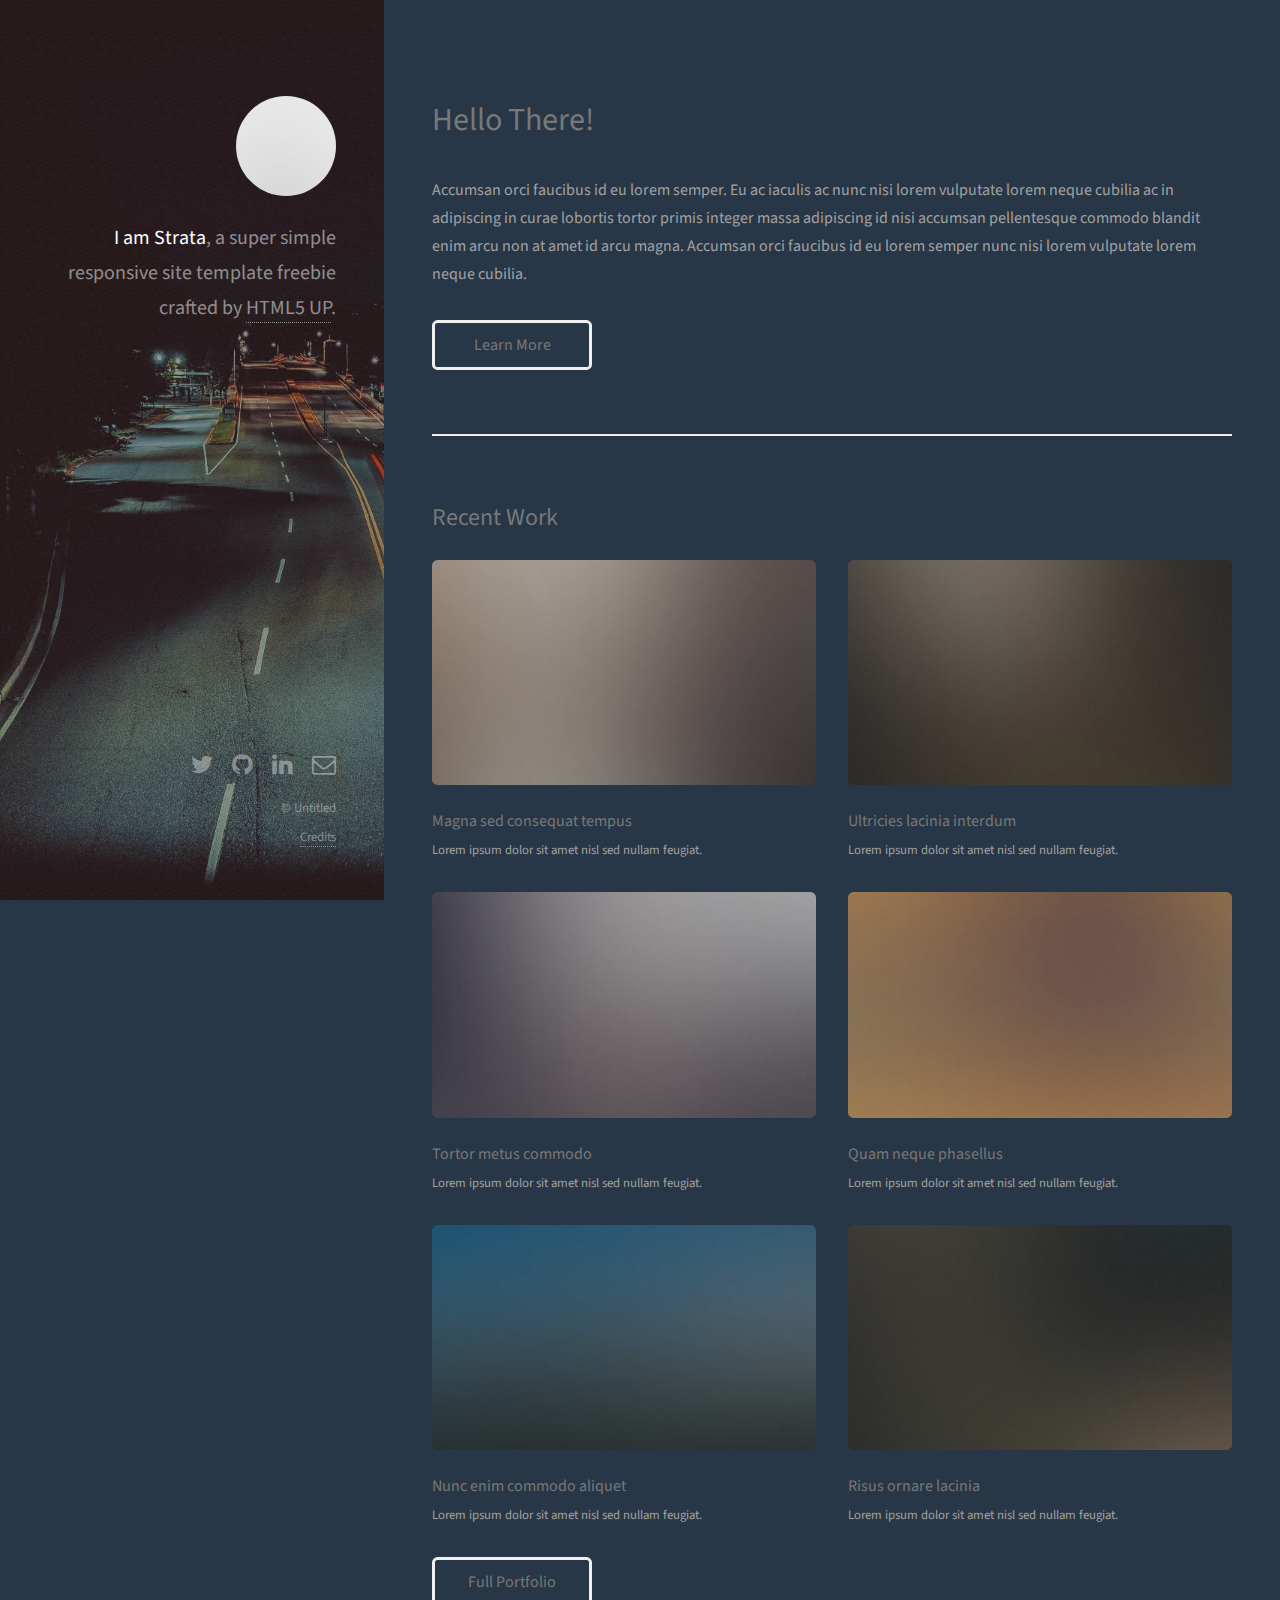
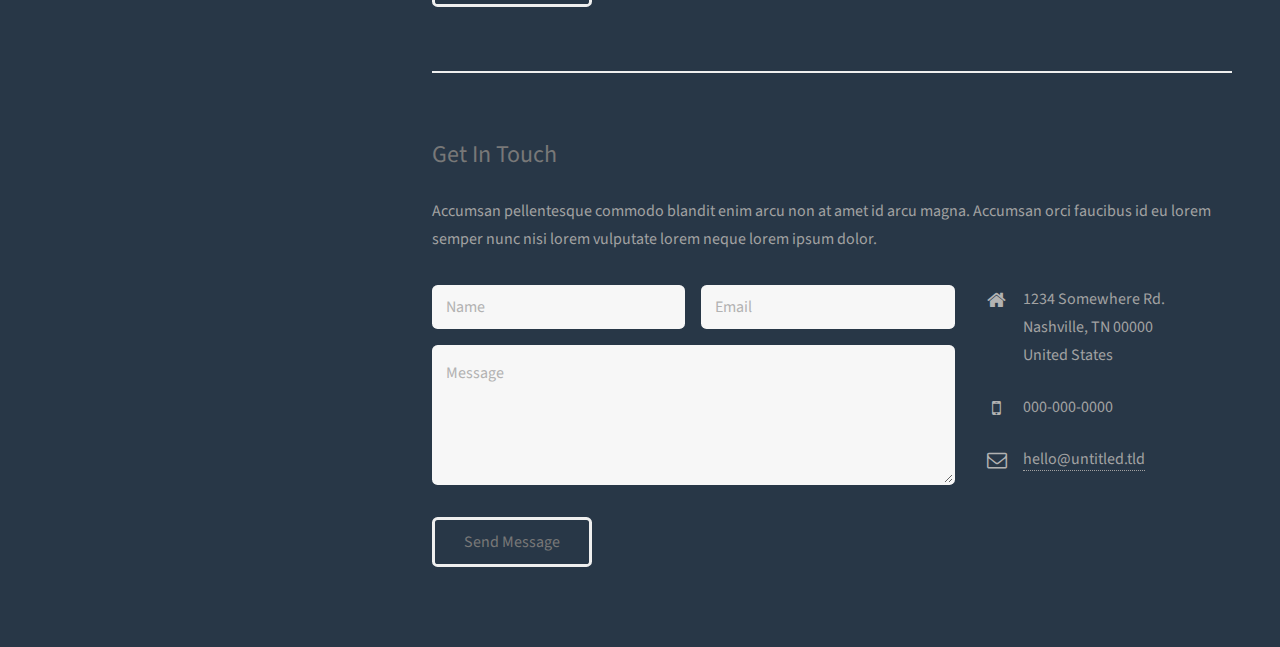
==== index.html @ c0240fd6 "added credits" ====
<!DOCTYPE HTML>
<!--
	Strata by HTML5 UP
	html5up.net | @ajlkn
	Free for personal and commercial use under the CCA 3.0 license (html5up.net/license)
-->
<html>
	<head>
		<title>Strata by HTML5 UP</title>
		<meta charset="utf-8" />
		<meta name="viewport" content="width=device-width, initial-scale=1" />
		<!--[if lte IE 8]><script src="assets/js/ie/html5shiv.js"></script><![endif]-->
		<link rel="stylesheet" href="assets/css/main.css" />
		<!--[if lte IE 8]><link rel="stylesheet" href="assets/css/ie8.css" /><![endif]-->
	</head>
	<body id="top">

		<!-- Header -->
			<header id="header">
				<div class="inner">
					<a href="#" class="image avatar"><img src="images/avatar.jpg" alt="" /></a>
					<h1><strong>I am Strata</strong>, a super simple<br />
					responsive site template freebie<br />
					crafted by <a href="http://html5up.net">HTML5 UP</a>.</h1>
				</div>
			</header>

		<!-- Main -->
			<div id="main">

				<!-- One -->
					<section id="one">
						<header class="major">
							<h2>Hello There!</h2>
						</header>
						<p>Accumsan orci faucibus id eu lorem semper. Eu ac iaculis ac nunc nisi lorem vulputate lorem neque cubilia ac in adipiscing in curae lobortis tortor primis integer massa adipiscing id nisi accumsan pellentesque commodo blandit enim arcu non at amet id arcu magna. Accumsan orci faucibus id eu lorem semper nunc nisi lorem vulputate lorem neque cubilia.</p>
						<ul class="actions">
							<li><a href="#" class="button">Learn More</a></li>
						</ul>
					</section>

				<!-- Two -->
					<section id="two">
						<h2>Recent Work</h2>
						<div class="row">
							<article class="6u 12u$(xsmall) work-item">
								<a href="images/fulls/01.jpg" class="image fit thumb"><img src="images/thumbs/01.jpg" alt="" /></a>
								<h3>Magna sed consequat tempus</h3>
								<p>Lorem ipsum dolor sit amet nisl sed nullam feugiat.</p>
							</article>
							<article class="6u$ 12u$(xsmall) work-item">
								<a href="images/fulls/02.jpg" class="image fit thumb"><img src="images/thumbs/02.jpg" alt="" /></a>
								<h3>Ultricies lacinia interdum</h3>
								<p>Lorem ipsum dolor sit amet nisl sed nullam feugiat.</p>
							</article>
							<article class="6u 12u$(xsmall) work-item">
								<a href="images/fulls/03.jpg" class="image fit thumb"><img src="images/thumbs/03.jpg" alt="" /></a>
								<h3>Tortor metus commodo</h3>
								<p>Lorem ipsum dolor sit amet nisl sed nullam feugiat.</p>
							</article>
							<article class="6u$ 12u$(xsmall) work-item">
								<a href="images/fulls/04.jpg" class="image fit thumb"><img src="images/thumbs/04.jpg" alt="" /></a>
								<h3>Quam neque phasellus</h3>
								<p>Lorem ipsum dolor sit amet nisl sed nullam feugiat.</p>
							</article>
							<article class="6u 12u$(xsmall) work-item">
								<a href="images/fulls/05.jpg" class="image fit thumb"><img src="images/thumbs/05.jpg" alt="" /></a>
								<h3>Nunc enim commodo aliquet</h3>
								<p>Lorem ipsum dolor sit amet nisl sed nullam feugiat.</p>
							</article>
							<article class="6u$ 12u$(xsmall) work-item">
								<a href="images/fulls/06.jpg" class="image fit thumb"><img src="images/thumbs/06.jpg" alt="" /></a>
								<h3>Risus ornare lacinia</h3>
								<p>Lorem ipsum dolor sit amet nisl sed nullam feugiat.</p>
							</article>
						</div>
						<ul class="actions">
							<li><a href="#" class="button">Full Portfolio</a></li>
						</ul>
					</section>

				<!-- Three -->
					<section id="three">
						<h2>Get In Touch</h2>
						<p>Accumsan pellentesque commodo blandit enim arcu non at amet id arcu magna. Accumsan orci faucibus id eu lorem semper nunc nisi lorem vulputate lorem neque lorem ipsum dolor.</p>
						<div class="row">
							<div class="8u 12u$(small)">
								<form method="post" action="#">
									<div class="row uniform 50%">
										<div class="6u 12u$(xsmall)"><input type="text" name="name" id="name" placeholder="Name" /></div>
										<div class="6u$ 12u$(xsmall)"><input type="email" name="email" id="email" placeholder="Email" /></div>
										<div class="12u$"><textarea name="message" id="message" placeholder="Message" rows="4"></textarea></div>
									</div>
								</form>
								<ul class="actions">
									<li><input type="submit" value="Send Message" /></li>
								</ul>
							</div>
							<div class="4u$ 12u$(small)">
								<ul class="labeled-icons">
									<li>
										<h3 class="icon fa-home"><span class="label">Address</span></h3>
										1234 Somewhere Rd.<br />
										Nashville, TN 00000<br />
										United States
									</li>
									<li>
										<h3 class="icon fa-mobile"><span class="label">Phone</span></h3>
										000-000-0000
									</li>
									<li>
										<h3 class="icon fa-envelope-o"><span class="label">Email</span></h3>
										<a href="#">hello@untitled.tld</a>
									</li>
								</ul>
							</div>
						</div>
					</section>

				<!-- Four -->
				<!--
					<section id="four">
						<h2>Elements</h2>

						<section>
							<h4>Text</h4>
							<p>This is <b>bold</b> and this is <strong>strong</strong>. This is <i>italic</i> and this is <em>emphasized</em>.
							This is <sup>superscript</sup> text and this is <sub>subscript</sub> text.
							This is <u>underlined</u> and this is code: <code>for (;;) { ... }</code>. Finally, <a href="#">this is a link</a>.</p>
							<hr />
							<header>
								<h4>Heading with a Subtitle</h4>
								<p>Lorem ipsum dolor sit amet nullam id egestas urna aliquam</p>
							</header>
							<p>Nunc lacinia ante nunc ac lobortis. Interdum adipiscing gravida odio porttitor sem non mi integer non faucibus ornare mi ut ante amet placerat aliquet. Volutpat eu sed ante lacinia sapien lorem accumsan varius montes viverra nibh in adipiscing blandit tempus accumsan.</p>
							<header>
								<h5>Heading with a Subtitle</h5>
								<p>Lorem ipsum dolor sit amet nullam id egestas urna aliquam</p>
							</header>
							<p>Nunc lacinia ante nunc ac lobortis. Interdum adipiscing gravida odio porttitor sem non mi integer non faucibus ornare mi ut ante amet placerat aliquet. Volutpat eu sed ante lacinia sapien lorem accumsan varius montes viverra nibh in adipiscing blandit tempus accumsan.</p>
							<hr />
							<h2>Heading Level 2</h2>
							<h3>Heading Level 3</h3>
							<h4>Heading Level 4</h4>
							<h5>Heading Level 5</h5>
							<h6>Heading Level 6</h6>
							<hr />
							<h5>Blockquote</h5>
							<blockquote>Fringilla nisl. Donec accumsan interdum nisi, quis tincidunt felis sagittis eget tempus euismod. Vestibulum ante ipsum primis in faucibus vestibulum. Blandit adipiscing eu felis iaculis volutpat ac adipiscing accumsan faucibus. Vestibulum ante ipsum primis in faucibus lorem ipsum dolor sit amet nullam adipiscing eu felis.</blockquote>
							<h5>Preformatted</h5>
							<pre><code>i = 0;

while (!deck.isInOrder()) {
print 'Iteration ' + i;
deck.shuffle();
i++;
}

print 'It took ' + i + ' iterations to sort the deck.';</code></pre>
						</section>

						<section>
							<h4>Lists</h4>
							<div class="row">
								<div class="6u 12u$(xsmall)">
									<h5>Unordered</h5>
									<ul>
										<li>Dolor pulvinar etiam magna etiam.</li>
										<li>Sagittis adipiscing lorem eleifend.</li>
										<li>Felis enim feugiat dolore viverra.</li>
									</ul>
									<h5>Alternate</h5>
									<ul class="alt">
										<li>Dolor pulvinar etiam magna etiam.</li>
										<li>Sagittis adipiscing lorem eleifend.</li>
										<li>Felis enim feugiat dolore viverra.</li>
									</ul>
								</div>
								<div class="6u$ 12u$(xsmall)">
									<h5>Ordered</h5>
									<ol>
										<li>Dolor pulvinar etiam magna etiam.</li>
										<li>Etiam vel felis at lorem sed viverra.</li>
										<li>Felis enim feugiat dolore viverra.</li>
										<li>Dolor pulvinar etiam magna etiam.</li>
										<li>Etiam vel felis at lorem sed viverra.</li>
										<li>Felis enim feugiat dolore viverra.</li>
									</ol>
									<h5>Icons</h5>
									<ul class="icons">
										<li><a href="#" class="icon fa-twitter"><span class="label">Twitter</span></a></li>
										<li><a href="#" class="icon fa-facebook"><span class="label">Facebook</span></a></li>
										<li><a href="#" class="icon fa-instagram"><span class="label">Instagram</span></a></li>
										<li><a href="#" class="icon fa-github"><span class="label">Github</span></a></li>
										<li><a href="#" class="icon fa-dribbble"><span class="label">Dribbble</span></a></li>
										<li><a href="#" class="icon fa-tumblr"><span class="label">Tumblr</span></a></li>
									</ul>
								</div>
							</div>
							<h5>Actions</h5>
							<ul class="actions">
								<li><a href="#" class="button special">Default</a></li>
								<li><a href="#" class="button">Default</a></li>
							</ul>
							<ul class="actions small">
								<li><a href="#" class="button special small">Small</a></li>
								<li><a href="#" class="button small">Small</a></li>
							</ul>
							<div class="row">
								<div class="6u 12u$(small)">
									<ul class="actions vertical">
										<li><a href="#" class="button special">Default</a></li>
										<li><a href="#" class="button">Default</a></li>
									</ul>
								</div>
								<div class="6u$ 12u$(small)">
									<ul class="actions vertical small">
										<li><a href="#" class="button special small">Small</a></li>
										<li><a href="#" class="button small">Small</a></li>
									</ul>
								</div>
								<div class="6u 12u$(small)">
									<ul class="actions vertical">
										<li><a href="#" class="button special fit">Default</a></li>
										<li><a href="#" class="button fit">Default</a></li>
									</ul>
								</div>
								<div class="6u$ 12u$(small)">
									<ul class="actions vertical small">
										<li><a href="#" class="button special small fit">Small</a></li>
										<li><a href="#" class="button small fit">Small</a></li>
									</ul>
								</div>
							</div>
						</section>

						<section>
							<h4>Table</h4>
							<h5>Default</h5>
							<div class="table-wrapper">
								<table>
									<thead>
										<tr>
											<th>Name</th>
											<th>Description</th>
											<th>Price</th>
										</tr>
									</thead>
									<tbody>
										<tr>
											<td>Item One</td>
											<td>Ante turpis integer aliquet porttitor.</td>
											<td>29.99</td>
										</tr>
										<tr>
											<td>Item Two</td>
											<td>Vis ac commodo adipiscing arcu aliquet.</td>
											<td>19.99</td>
										</tr>
										<tr>
											<td>Item Three</td>
											<td> Morbi faucibus arcu accumsan lorem.</td>
											<td>29.99</td>
										</tr>
										<tr>
											<td>Item Four</td>
											<td>Vitae integer tempus condimentum.</td>
											<td>19.99</td>
										</tr>
										<tr>
											<td>Item Five</td>
											<td>Ante turpis integer aliquet porttitor.</td>
											<td>29.99</td>
										</tr>
									</tbody>
									<tfoot>
										<tr>
											<td colspan="2"></td>
											<td>100.00</td>
										</tr>
									</tfoot>
								</table>
							</div>

							<h5>Alternate</h5>
							<div class="table-wrapper">
								<table class="alt">
									<thead>
										<tr>
											<th>Name</th>
											<th>Description</th>
											<th>Price</th>
										</tr>
									</thead>
									<tbody>
										<tr>
											<td>Item One</td>
											<td>Ante turpis integer aliquet porttitor.</td>
											<td>29.99</td>
										</tr>
										<tr>
											<td>Item Two</td>
											<td>Vis ac commodo adipiscing arcu aliquet.</td>
											<td>19.99</td>
										</tr>
										<tr>
											<td>Item Three</td>
											<td> Morbi faucibus arcu accumsan lorem.</td>
											<td>29.99</td>
										</tr>
										<tr>
											<td>Item Four</td>
											<td>Vitae integer tempus condimentum.</td>
											<td>19.99</td>
										</tr>
										<tr>
											<td>Item Five</td>
											<td>Ante turpis integer aliquet porttitor.</td>
											<td>29.99</td>
										</tr>
									</tbody>
									<tfoot>
										<tr>
											<td colspan="2"></td>
											<td>100.00</td>
										</tr>
									</tfoot>
								</table>
							</div>
						</section>

						<section>
							<h4>Buttons</h4>
							<ul class="actions">
								<li><a href="#" class="button special">Special</a></li>
								<li><a href="#" class="button">Default</a></li>
							</ul>
							<ul class="actions">
								<li><a href="#" class="button big">Big</a></li>
								<li><a href="#" class="button">Default</a></li>
								<li><a href="#" class="button small">Small</a></li>
							</ul>
							<ul class="actions fit">
								<li><a href="#" class="button special fit">Fit</a></li>
								<li><a href="#" class="button fit">Fit</a></li>
							</ul>
							<ul class="actions fit small">
								<li><a href="#" class="button special fit small">Fit + Small</a></li>
								<li><a href="#" class="button fit small">Fit + Small</a></li>
							</ul>
							<ul class="actions">
								<li><a href="#" class="button special icon fa-download">Icon</a></li>
								<li><a href="#" class="button icon fa-download">Icon</a></li>
							</ul>
							<ul class="actions">
								<li><span class="button special disabled">Special</span></li>
								<li><span class="button disabled">Default</span></li>
							</ul>
						</section>

						<section>
							<h4>Form</h4>
							<form method="post" action="#">
								<div class="row uniform 50%">
									<div class="6u 12u$(xsmall)">
										<input type="text" name="demo-name" id="demo-name" value="" placeholder="Name" />
									</div>
									<div class="6u$ 12u$(xsmall)">
										<input type="email" name="demo-email" id="demo-email" value="" placeholder="Email" />
									</div>
									<div class="12u$">
										<div class="select-wrapper">
											<select name="demo-category" id="demo-category">
												<option value="">- Category -</option>
												<option value="1">Manufacturing</option>
												<option value="1">Shipping</option>
												<option value="1">Administration</option>
												<option value="1">Human Resources</option>
											</select>
										</div>
									</div>
									<div class="4u 12u$(small)">
										<input type="radio" id="demo-priority-low" name="demo-priority" checked>
										<label for="demo-priority-low">Low Priority</label>
									</div>
									<div class="4u 12u$(small)">
										<input type="radio" id="demo-priority-normal" name="demo-priority">
										<label for="demo-priority-normal">Normal Priority</label>
									</div>
									<div class="4u$ 12u(small)">
										<input type="radio" id="demo-priority-high" name="demo-priority">
										<label for="demo-priority-high">High Priority</label>
									</div>
									<div class="6u 12u$(small)">
										<input type="checkbox" id="demo-copy" name="demo-copy">
										<label for="demo-copy">Email me a copy of this message</label>
									</div>
									<div class="6u$ 12u$(small)">
										<input type="checkbox" id="demo-human" name="demo-human" checked>
										<label for="demo-human">I am a human and not a robot</label>
									</div>
									<div class="12u$">
										<textarea name="demo-message" id="demo-message" placeholder="Enter your message" rows="6"></textarea>
									</div>
									<div class="12u$">
										<ul class="actions">
											<li><input type="submit" value="Send Message" class="special" /></li>
											<li><input type="reset" value="Reset" /></li>
										</ul>
									</div>
								</div>
							</form>
						</section>

						<section>
							<h4>Image</h4>
							<h5>Fit</h5>
							<div class="box alt">
								<div class="row 50% uniform">
									<div class="12u$"><span class="image fit"><img src="images/fulls/05.jpg" alt="" /></span></div>
									<div class="4u"><span class="image fit"><img src="images/thumbs/01.jpg" alt="" /></span></div>
									<div class="4u"><span class="image fit"><img src="images/thumbs/02.jpg" alt="" /></span></div>
									<div class="4u$"><span class="image fit"><img src="images/thumbs/03.jpg" alt="" /></span></div>
									<div class="4u"><span class="image fit"><img src="images/thumbs/04.jpg" alt="" /></span></div>
									<div class="4u"><span class="image fit"><img src="images/thumbs/05.jpg" alt="" /></span></div>
									<div class="4u$"><span class="image fit"><img src="images/thumbs/06.jpg" alt="" /></span></div>
									<div class="4u"><span class="image fit"><img src="images/thumbs/03.jpg" alt="" /></span></div>
									<div class="4u"><span class="image fit"><img src="images/thumbs/02.jpg" alt="" /></span></div>
									<div class="4u$"><span class="image fit"><img src="images/thumbs/01.jpg" alt="" /></span></div>
								</div>
							</div>
							<h5>Left &amp; Right</h5>
							<p><span class="image left"><img src="images/avatar.jpg" alt="" /></span>Fringilla nisl. Donec accumsan interdum nisi, quis tincidunt felis sagittis eget. tempus euismod. Vestibulum ante ipsum primis in faucibus vestibulum. Blandit adipiscing eu felis iaculis volutpat ac adipiscing accumsan eu faucibus. Integer ac pellentesque praesent tincidunt felis sagittis eget. tempus euismod. Vestibulum ante ipsum primis in faucibus vestibulum. Blandit adipiscing eu felis iaculis volutpat ac adipiscing accumsan eu faucibus. Integer ac pellentesque praesent. Donec accumsan interdum nisi, quis tincidunt felis sagittis eget. tempus euismod. Vestibulum ante ipsum primis in faucibus vestibulum. Blandit adipiscing eu felis iaculis volutpat ac adipiscing accumsan eu faucibus. Integer ac pellentesque praesent tincidunt felis sagittis eget. tempus euismod. Vestibulum ante ipsum primis in faucibus vestibulum. Blandit adipiscing eu felis iaculis volutpat ac adipiscing accumsan eu faucibus. Integer ac pellentesque praesent.</p>
							<p><span class="image right"><img src="images/avatar.jpg" alt="" /></span>Fringilla nisl. Donec accumsan interdum nisi, quis tincidunt felis sagittis eget. tempus euismod. Vestibulum ante ipsum primis in faucibus vestibulum. Blandit adipiscing eu felis iaculis volutpat ac adipiscing accumsan eu faucibus. Integer ac pellentesque praesent tincidunt felis sagittis eget. tempus euismod. Vestibulum ante ipsum primis in faucibus vestibulum. Blandit adipiscing eu felis iaculis volutpat ac adipiscing accumsan eu faucibus. Integer ac pellentesque praesent. Donec accumsan interdum nisi, quis tincidunt felis sagittis eget. tempus euismod. Vestibulum ante ipsum primis in faucibus vestibulum. Blandit adipiscing eu felis iaculis volutpat ac adipiscing accumsan eu faucibus. Integer ac pellentesque praesent tincidunt felis sagittis eget. tempus euismod. Vestibulum ante ipsum primis in faucibus vestibulum. Blandit adipiscing eu felis iaculis volutpat ac adipiscing accumsan eu faucibus. Integer ac pellentesque praesent.</p>
						</section>

					</section>
				-->

			</div>

		<!-- Footer -->
			<footer id="footer">
				<div class="inner">
					<ul class="icons">
						<li><a href="#" class="icon fa-twitter"><span class="label">Twitter</span></a></li>
						<li><a href="#" class="icon fa-github"><span class="label">Github</span></a></li>
						<li><a href="#" class="icon fa-linkedin"><span class="label">Linkedin</span></a></li>
						<li><a href="#" class="icon fa-envelope-o"><span class="label">Email</span></a></li>
					</ul>
					<ul class="copyright">
						<li>&copy; Untitled</li><li><a href="Credit.html">Credits</a></li>		
					</ul>
				</div>
			</footer>

		<!-- Scripts -->
			<script src="assets/js/jquery.min.js"></script>
			<script src="assets/js/jquery.poptrox.min.js"></script>
			<script src="assets/js/skel.min.js"></script>
			<script src="assets/js/util.js"></script>
			<!--[if lte IE 8]><script src="assets/js/ie/respond.min.js"></script><![endif]-->
			<script src="assets/js/main.js"></script>

	</body>
</html>
---- assets/css/main.css ----
@import url("font-awesome.min.css");
@import url("https://fonts.googleapis.com/css?family=Source+Sans+Pro:400,400italic");

/*
	Strata by HTML5 UP
	html5up.net | @ajlkn
	Free for personal and commercial use under the CCA 3.0 license (html5up.net/license)
*/

/* Reset */

	html, body, div, span, applet, object, iframe, h1, h2, h3, h4, h5, h6, p, blockquote, pre, a, abbr, acronym, address, big, cite, code, del, dfn, em, img, ins, kbd, q, s, samp, small, strike, strong, sub, sup, tt, var, b, u, i, center, dl, dt, dd, ol, ul, li, fieldset, form, label, legend, table, caption, tbody, tfoot, thead, tr, th, td, article, aside, canvas, details, embed, figure, figcaption, footer, header, hgroup, menu, nav, output, ruby, section, summary, time, mark, audio, video {
		margin: 0;
		padding: 0;
		border: 0;
		font-size: 100%;
		font: inherit;
		vertical-align: baseline;
	}

	article, aside, details, figcaption, figure, footer, header, hgroup, menu, nav, section {
		display: block;
	}

	body {
		line-height: 1;
	}

	ol, ul {
		list-style: none;
	}

	blockquote, q {
		quotes: none;
	}

	blockquote:before, blockquote:after, q:before, q:after {
		content: '';
		content: none;
	}

	table {
		border-collapse: collapse;
		border-spacing: 0;
	}

	body {
		-webkit-text-size-adjust: none;
	}

/* Box Model */

	*, *:before, *:after {
		-moz-box-sizing: border-box;
		-webkit-box-sizing: border-box;
		box-sizing: border-box;
	}

/* Containers */

	.container {
		margin-left: auto;
		margin-right: auto;
	}

	.container.\31 25\25 {
		width: 100%;
		max-width: 1200px;
		min-width: 960px;
	}

	.container.\37 5\25 {
		width: 720px;
	}

	.container.\35 0\25 {
		width: 480px;
	}

	.container.\32 5\25 {
		width: 240px;
	}

	.container {
		width: 960px;
	}

	@media screen and (max-width: 1800px) {

		.container.\31 25\25 {
			width: 100%;
			max-width: 1200px;
			min-width: 960px;
		}

		.container.\37 5\25 {
			width: 720px;
		}

		.container.\35 0\25 {
			width: 480px;
		}

		.container.\32 5\25 {
			width: 240px;
		}

		.container {
			width: 960px;
		}

	}

	@media screen and (max-width: 1280px) {

		.container.\31 25\25 {
			width: 100%;
			max-width: 1200px;
			min-width: 960px;
		}

		.container.\37 5\25 {
			width: 720px;
		}

		.container.\35 0\25 {
			width: 480px;
		}

		.container.\32 5\25 {
			width: 240px;
		}

		.container {
			width: 960px;
		}

	}

	@media screen and (max-width: 980px) {

		.container.\31 25\25 {
			width: 100%;
			max-width: 1200px;
			min-width: 960px;
		}

		.container.\37 5\25 {
			width: 720px;
		}

		.container.\35 0\25 {
			width: 480px;
		}

		.container.\32 5\25 {
			width: 240px;
		}

		.container {
			width: 960px;
		}

	}

	@media screen and (max-width: 736px) {

		.container.\31 25\25 {
			width: 100%;
			max-width: 1200px;
			min-width: 960px;
		}

		.container.\37 5\25 {
			width: 720px;
		}

		.container.\35 0\25 {
			width: 480px;
		}

		.container.\32 5\25 {
			width: 240px;
		}

		.container {
			width: 960px;
		}

	}

	@media screen and (max-width: 480px) {

		.container.\31 25\25 {
			width: 100%;
			max-width: 1200px;
			min-width: 960px;
		}

		.container.\37 5\25 {
			width: 720px;
		}

		.container.\35 0\25 {
			width: 480px;
		}

		.container.\32 5\25 {
			width: 240px;
		}

		.container {
			width: 960px;
		}

	}

/* Grid */

	.row {
		border-bottom: solid 1px transparent;
		-moz-box-sizing: border-box;
		-webkit-box-sizing: border-box;
		box-sizing: border-box;
	}

	.row > * {
		float: left;
		-moz-box-sizing: border-box;
		-webkit-box-sizing: border-box;
		box-sizing: border-box;
	}

	.row:after, .row:before {
		content: '';
		display: block;
		clear: both;
		height: 0;
	}

	.row.uniform > * > :first-child {
		margin-top: 0;
	}

	.row.uniform > * > :last-child {
		margin-bottom: 0;
	}

	.row.\30 \25 > * {
		padding: 0 0 0 0em;
	}

	.row.\30 \25 {
		margin: 0 0 -1px 0em;
	}

	.row.uniform.\30 \25 > * {
		padding: 0em 0 0 0em;
	}

	.row.uniform.\30 \25 {
		margin: 0em 0 -1px 0em;
	}

	.row > * {
		padding: 0 0 0 2.5em;
	}

	.row {
		margin: 0 0 -1px -2.5em;
	}

	.row.uniform > * {
		padding: 2.5em 0 0 2.5em;
	}

	.row.uniform {
		margin: -2.5em 0 -1px -2.5em;
	}

	.row.\32 00\25 > * {
		padding: 0 0 0 5em;
	}

	.row.\32 00\25 {
		margin: 0 0 -1px -5em;
	}

	.row.uniform.\32 00\25 > * {
		padding: 5em 0 0 5em;
	}

	.row.uniform.\32 00\25 {
		margin: -5em 0 -1px -5em;
	}

	.row.\31 50\25 > * {
		padding: 0 0 0 3.75em;
	}

	.row.\31 50\25 {
		margin: 0 0 -1px -3.75em;
	}

	.row.uniform.\31 50\25 > * {
		padding: 3.75em 0 0 3.75em;
	}

	.row.uniform.\31 50\25 {
		margin: -3.75em 0 -1px -3.75em;
	}

	.row.\35 0\25 > * {
		padding: 0 0 0 1.25em;
	}

	.row.\35 0\25 {
		margin: 0 0 -1px -1.25em;
	}

	.row.uniform.\35 0\25 > * {
		padding: 1.25em 0 0 1.25em;
	}

	.row.uniform.\35 0\25 {
		margin: -1.25em 0 -1px -1.25em;
	}

	.row.\32 5\25 > * {
		padding: 0 0 0 0.625em;
	}

	.row.\32 5\25 {
		margin: 0 0 -1px -0.625em;
	}

	.row.uniform.\32 5\25 > * {
		padding: 0.625em 0 0 0.625em;
	}

	.row.uniform.\32 5\25 {
		margin: -0.625em 0 -1px -0.625em;
	}

	.\31 2u, .\31 2u\24 {
		width: 100%;
		clear: none;
		margin-left: 0;
	}

	.\31 1u, .\31 1u\24 {
		width: 91.6666666667%;
		clear: none;
		margin-left: 0;
	}

	.\31 0u, .\31 0u\24 {
		width: 83.3333333333%;
		clear: none;
		margin-left: 0;
	}

	.\39 u, .\39 u\24 {
		width: 75%;
		clear: none;
		margin-left: 0;
	}

	.\38 u, .\38 u\24 {
		width: 66.6666666667%;
		clear: none;
		margin-left: 0;
	}

	.\37 u, .\37 u\24 {
		width: 58.3333333333%;
		clear: none;
		margin-left: 0;
	}

	.\36 u, .\36 u\24 {
		width: 50%;
		clear: none;
		margin-left: 0;
	}

	.\35 u, .\35 u\24 {
		width: 41.6666666667%;
		clear: none;
		margin-left: 0;
	}

	.\34 u, .\34 u\24 {
		width: 33.3333333333%;
		clear: none;
		margin-left: 0;
	}

	.\33 u, .\33 u\24 {
		width: 25%;
		clear: none;
		margin-left: 0;
	}

	.\32 u, .\32 u\24 {
		width: 16.6666666667%;
		clear: none;
		margin-left: 0;
	}

	.\31 u, .\31 u\24 {
		width: 8.3333333333%;
		clear: none;
		margin-left: 0;
	}

	.\31 2u\24 + *,
	.\31 1u\24 + *,
	.\31 0u\24 + *,
	.\39 u\24 + *,
	.\38 u\24 + *,
	.\37 u\24 + *,
	.\36 u\24 + *,
	.\35 u\24 + *,
	.\34 u\24 + *,
	.\33 u\24 + *,
	.\32 u\24 + *,
	.\31 u\24 + * {
		clear: left;
	}

	.\-11u {
		margin-left: 91.66667%;
	}

	.\-10u {
		margin-left: 83.33333%;
	}

	.\-9u {
		margin-left: 75%;
	}

	.\-8u {
		margin-left: 66.66667%;
	}

	.\-7u {
		margin-left: 58.33333%;
	}

	.\-6u {
		margin-left: 50%;
	}

	.\-5u {
		margin-left: 41.66667%;
	}

	.\-4u {
		margin-left: 33.33333%;
	}

	.\-3u {
		margin-left: 25%;
	}

	.\-2u {
		margin-left: 16.66667%;
	}

	.\-1u {
		margin-left: 8.33333%;
	}

	@media screen and (max-width: 1800px) {

		.row > * {
			padding: 0 0 0 2.5em;
		}

		.row {
			margin: 0 0 -1px -2.5em;
		}

		.row.uniform > * {
			padding: 2.5em 0 0 2.5em;
		}

		.row.uniform {
			margin: -2.5em 0 -1px -2.5em;
		}

		.row.\32 00\25 > * {
			padding: 0 0 0 5em;
		}

		.row.\32 00\25 {
			margin: 0 0 -1px -5em;
		}

		.row.uniform.\32 00\25 > * {
			padding: 5em 0 0 5em;
		}

		.row.uniform.\32 00\25 {
			margin: -5em 0 -1px -5em;
		}

		.row.\31 50\25 > * {
			padding: 0 0 0 3.75em;
		}

		.row.\31 50\25 {
			margin: 0 0 -1px -3.75em;
		}

		.row.uniform.\31 50\25 > * {
			padding: 3.75em 0 0 3.75em;
		}

		.row.uniform.\31 50\25 {
			margin: -3.75em 0 -1px -3.75em;
		}

		.row.\35 0\25 > * {
			padding: 0 0 0 1.25em;
		}

		.row.\35 0\25 {
			margin: 0 0 -1px -1.25em;
		}

		.row.uniform.\35 0\25 > * {
			padding: 1.25em 0 0 1.25em;
		}

		.row.uniform.\35 0\25 {
			margin: -1.25em 0 -1px -1.25em;
		}

		.row.\32 5\25 > * {
			padding: 0 0 0 0.625em;
		}

		.row.\32 5\25 {
			margin: 0 0 -1px -0.625em;
		}

		.row.uniform.\32 5\25 > * {
			padding: 0.625em 0 0 0.625em;
		}

		.row.uniform.\32 5\25 {
			margin: -0.625em 0 -1px -0.625em;
		}

		.\31 2u\28xlarge\29, .\31 2u\24\28xlarge\29 {
			width: 100%;
			clear: none;
			margin-left: 0;
		}

		.\31 1u\28xlarge\29, .\31 1u\24\28xlarge\29 {
			width: 91.6666666667%;
			clear: none;
			margin-left: 0;
		}

		.\31 0u\28xlarge\29, .\31 0u\24\28xlarge\29 {
			width: 83.3333333333%;
			clear: none;
			margin-left: 0;
		}

		.\39 u\28xlarge\29, .\39 u\24\28xlarge\29 {
			width: 75%;
			clear: none;
			margin-left: 0;
		}

		.\38 u\28xlarge\29, .\38 u\24\28xlarge\29 {
			width: 66.6666666667%;
			clear: none;
			margin-left: 0;
		}

		.\37 u\28xlarge\29, .\37 u\24\28xlarge\29 {
			width: 58.3333333333%;
			clear: none;
			margin-left: 0;
		}

		.\36 u\28xlarge\29, .\36 u\24\28xlarge\29 {
			width: 50%;
			clear: none;
			margin-left: 0;
		}

		.\35 u\28xlarge\29, .\35 u\24\28xlarge\29 {
			width: 41.6666666667%;
			clear: none;
			margin-left: 0;
		}

		.\34 u\28xlarge\29, .\34 u\24\28xlarge\29 {
			width: 33.3333333333%;
			clear: none;
			margin-left: 0;
		}

		.\33 u\28xlarge\29, .\33 u\24\28xlarge\29 {
			width: 25%;
			clear: none;
			margin-left: 0;
		}

		.\32 u\28xlarge\29, .\32 u\24\28xlarge\29 {
			width: 16.6666666667%;
			clear: none;
			margin-left: 0;
		}

		.\31 u\28xlarge\29, .\31 u\24\28xlarge\29 {
			width: 8.3333333333%;
			clear: none;
			margin-left: 0;
		}

		.\31 2u\24\28xlarge\29 + *,
		.\31 1u\24\28xlarge\29 + *,
		.\31 0u\24\28xlarge\29 + *,
		.\39 u\24\28xlarge\29 + *,
		.\38 u\24\28xlarge\29 + *,
		.\37 u\24\28xlarge\29 + *,
		.\36 u\24\28xlarge\29 + *,
		.\35 u\24\28xlarge\29 + *,
		.\34 u\24\28xlarge\29 + *,
		.\33 u\24\28xlarge\29 + *,
		.\32 u\24\28xlarge\29 + *,
		.\31 u\24\28xlarge\29 + * {
			clear: left;
		}

		.\-11u\28xlarge\29 {
			margin-left: 91.66667%;
		}

		.\-10u\28xlarge\29 {
			margin-left: 83.33333%;
		}

		.\-9u\28xlarge\29 {
			margin-left: 75%;
		}

		.\-8u\28xlarge\29 {
			margin-left: 66.66667%;
		}

		.\-7u\28xlarge\29 {
			margin-left: 58.33333%;
		}

		.\-6u\28xlarge\29 {
			margin-left: 50%;
		}

		.\-5u\28xlarge\29 {
			margin-left: 41.66667%;
		}

		.\-4u\28xlarge\29 {
			margin-left: 33.33333%;
		}

		.\-3u\28xlarge\29 {
			margin-left: 25%;
		}

		.\-2u\28xlarge\29 {
			margin-left: 16.66667%;
		}

		.\-1u\28xlarge\29 {
			margin-left: 8.33333%;
		}

	}

	@media screen and (max-width: 1280px) {

		.row > * {
			padding: 0 0 0 2em;
		}

		.row {
			margin: 0 0 -1px -2em;
		}

		.row.uniform > * {
			padding: 2em 0 0 2em;
		}

		.row.uniform {
			margin: -2em 0 -1px -2em;
		}

		.row.\32 00\25 > * {
			padding: 0 0 0 4em;
		}

		.row.\32 00\25 {
			margin: 0 0 -1px -4em;
		}

		.row.uniform.\32 00\25 > * {
			padding: 4em 0 0 4em;
		}

		.row.uniform.\32 00\25 {
			margin: -4em 0 -1px -4em;
		}

		.row.\31 50\25 > * {
			padding: 0 0 0 3em;
		}

		.row.\31 50\25 {
			margin: 0 0 -1px -3em;
		}

		.row.uniform.\31 50\25 > * {
			padding: 3em 0 0 3em;
		}

		.row.uniform.\31 50\25 {
			margin: -3em 0 -1px -3em;
		}

		.row.\35 0\25 > * {
			padding: 0 0 0 1em;
		}

		.row.\35 0\25 {
			margin: 0 0 -1px -1em;
		}

		.row.uniform.\35 0\25 > * {
			padding: 1em 0 0 1em;
		}

		.row.uniform.\35 0\25 {
			margin: -1em 0 -1px -1em;
		}

		.row.\32 5\25 > * {
			padding: 0 0 0 0.5em;
		}

		.row.\32 5\25 {
			margin: 0 0 -1px -0.5em;
		}

		.row.uniform.\32 5\25 > * {
			padding: 0.5em 0 0 0.5em;
		}

		.row.uniform.\32 5\25 {
			margin: -0.5em 0 -1px -0.5em;
		}

		.\31 2u\28large\29, .\31 2u\24\28large\29 {
			width: 100%;
			clear: none;
			margin-left: 0;
		}

		.\31 1u\28large\29, .\31 1u\24\28large\29 {
			width: 91.6666666667%;
			clear: none;
			margin-left: 0;
		}

		.\31 0u\28large\29, .\31 0u\24\28large\29 {
			width: 83.3333333333%;
			clear: none;
			margin-left: 0;
		}

		.\39 u\28large\29, .\39 u\24\28large\29 {
			width: 75%;
			clear: none;
			margin-left: 0;
		}

		.\38 u\28large\29, .\38 u\24\28large\29 {
			width: 66.6666666667%;
			clear: none;
			margin-left: 0;
		}

		.\37 u\28large\29, .\37 u\24\28large\29 {
			width: 58.3333333333%;
			clear: none;
			margin-left: 0;
		}

		.\36 u\28large\29, .\36 u\24\28large\29 {
			width: 50%;
			clear: none;
			margin-left: 0;
		}

		.\35 u\28large\29, .\35 u\24\28large\29 {
			width: 41.6666666667%;
			clear: none;
			margin-left: 0;
		}

		.\34 u\28large\29, .\34 u\24\28large\29 {
			width: 33.3333333333%;
			clear: none;
			margin-left: 0;
		}

		.\33 u\28large\29, .\33 u\24\28large\29 {
			width: 25%;
			clear: none;
			margin-left: 0;
		}

		.\32 u\28large\29, .\32 u\24\28large\29 {
			width: 16.6666666667%;
			clear: none;
			margin-left: 0;
		}

		.\31 u\28large\29, .\31 u\24\28large\29 {
			width: 8.3333333333%;
			clear: none;
			margin-left: 0;
		}

		.\31 2u\24\28large\29 + *,
		.\31 1u\24\28large\29 + *,
		.\31 0u\24\28large\29 + *,
		.\39 u\24\28large\29 + *,
		.\38 u\24\28large\29 + *,
		.\37 u\24\28large\29 + *,
		.\36 u\24\28large\29 + *,
		.\35 u\24\28large\29 + *,
		.\34 u\24\28large\29 + *,
		.\33 u\24\28large\29 + *,
		.\32 u\24\28large\29 + *,
		.\31 u\24\28large\29 + * {
			clear: left;
		}

		.\-11u\28large\29 {
			margin-left: 91.66667%;
		}

		.\-10u\28large\29 {
			margin-left: 83.33333%;
		}

		.\-9u\28large\29 {
			margin-left: 75%;
		}

		.\-8u\28large\29 {
			margin-left: 66.66667%;
		}

		.\-7u\28large\29 {
			margin-left: 58.33333%;
		}

		.\-6u\28large\29 {
			margin-left: 50%;
		}

		.\-5u\28large\29 {
			margin-left: 41.66667%;
		}

		.\-4u\28large\29 {
			margin-left: 33.33333%;
		}

		.\-3u\28large\29 {
			margin-left: 25%;
		}

		.\-2u\28large\29 {
			margin-left: 16.66667%;
		}

		.\-1u\28large\29 {
			margin-left: 8.33333%;
		}

	}

	@media screen and (max-width: 980px) {

		.row > * {
			padding: 0 0 0 2em;
		}

		.row {
			margin: 0 0 -1px -2em;
		}

		.row.uniform > * {
			padding: 2em 0 0 2em;
		}

		.row.uniform {
			margin: -2em 0 -1px -2em;
		}

		.row.\32 00\25 > * {
			padding: 0 0 0 4em;
		}

		.row.\32 00\25 {
			margin: 0 0 -1px -4em;
		}

		.row.uniform.\32 00\25 > * {
			padding: 4em 0 0 4em;
		}

		.row.uniform.\32 00\25 {
			margin: -4em 0 -1px -4em;
		}

		.row.\31 50\25 > * {
			padding: 0 0 0 3em;
		}

		.row.\31 50\25 {
			margin: 0 0 -1px -3em;
		}

		.row.uniform.\31 50\25 > * {
			padding: 3em 0 0 3em;
		}

		.row.uniform.\31 50\25 {
			margin: -3em 0 -1px -3em;
		}

		.row.\35 0\25 > * {
			padding: 0 0 0 1em;
		}

		.row.\35 0\25 {
			margin: 0 0 -1px -1em;
		}

		.row.uniform.\35 0\25 > * {
			padding: 1em 0 0 1em;
		}

		.row.uniform.\35 0\25 {
			margin: -1em 0 -1px -1em;
		}

		.row.\32 5\25 > * {
			padding: 0 0 0 0.5em;
		}

		.row.\32 5\25 {
			margin: 0 0 -1px -0.5em;
		}

		.row.uniform.\32 5\25 > * {
			padding: 0.5em 0 0 0.5em;
		}

		.row.uniform.\32 5\25 {
			margin: -0.5em 0 -1px -0.5em;
		}

		.\31 2u\28medium\29, .\31 2u\24\28medium\29 {
			width: 100%;
			clear: none;
			margin-left: 0;
		}

		.\31 1u\28medium\29, .\31 1u\24\28medium\29 {
			width: 91.6666666667%;
			clear: none;
			margin-left: 0;
		}

		.\31 0u\28medium\29, .\31 0u\24\28medium\29 {
			width: 83.3333333333%;
			clear: none;
			margin-left: 0;
		}

		.\39 u\28medium\29, .\39 u\24\28medium\29 {
			width: 75%;
			clear: none;
			margin-left: 0;
		}

		.\38 u\28medium\29, .\38 u\24\28medium\29 {
			width: 66.6666666667%;
			clear: none;
			margin-left: 0;
		}

		.\37 u\28medium\29, .\37 u\24\28medium\29 {
			width: 58.3333333333%;
			clear: none;
			margin-left: 0;
		}

		.\36 u\28medium\29, .\36 u\24\28medium\29 {
			width: 50%;
			clear: none;
			margin-left: 0;
		}

		.\35 u\28medium\29, .\35 u\24\28medium\29 {
			width: 41.6666666667%;
			clear: none;
			margin-left: 0;
		}

		.\34 u\28medium\29, .\34 u\24\28medium\29 {
			width: 33.3333333333%;
			clear: none;
			margin-left: 0;
		}

		.\33 u\28medium\29, .\33 u\24\28medium\29 {
			width: 25%;
			clear: none;
			margin-left: 0;
		}

		.\32 u\28medium\29, .\32 u\24\28medium\29 {
			width: 16.6666666667%;
			clear: none;
			margin-left: 0;
		}

		.\31 u\28medium\29, .\31 u\24\28medium\29 {
			width: 8.3333333333%;
			clear: none;
			margin-left: 0;
		}

		.\31 2u\24\28medium\29 + *,
		.\31 1u\24\28medium\29 + *,
		.\31 0u\24\28medium\29 + *,
		.\39 u\24\28medium\29 + *,
		.\38 u\24\28medium\29 + *,
		.\37 u\24\28medium\29 + *,
		.\36 u\24\28medium\29 + *,
		.\35 u\24\28medium\29 + *,
		.\34 u\24\28medium\29 + *,
		.\33 u\24\28medium\29 + *,
		.\32 u\24\28medium\29 + *,
		.\31 u\24\28medium\29 + * {
			clear: left;
		}

		.\-11u\28medium\29 {
			margin-left: 91.66667%;
		}

		.\-10u\28medium\29 {
			margin-left: 83.33333%;
		}

		.\-9u\28medium\29 {
			margin-left: 75%;
		}

		.\-8u\28medium\29 {
			margin-left: 66.66667%;
		}

		.\-7u\28medium\29 {
			margin-left: 58.33333%;
		}

		.\-6u\28medium\29 {
			margin-left: 50%;
		}

		.\-5u\28medium\29 {
			margin-left: 41.66667%;
		}

		.\-4u\28medium\29 {
			margin-left: 33.33333%;
		}

		.\-3u\28medium\29 {
			margin-left: 25%;
		}

		.\-2u\28medium\29 {
			margin-left: 16.66667%;
		}

		.\-1u\28medium\29 {
			margin-left: 8.33333%;
		}

	}

	@media screen and (max-width: 736px) {

		.row > * {
			padding: 0 0 0 1.5em;
		}

		.row {
			margin: 0 0 -1px -1.5em;
		}

		.row.uniform > * {
			padding: 1.5em 0 0 1.5em;
		}

		.row.uniform {
			margin: -1.5em 0 -1px -1.5em;
		}

		.row.\32 00\25 > * {
			padding: 0 0 0 3em;
		}

		.row.\32 00\25 {
			margin: 0 0 -1px -3em;
		}

		.row.uniform.\32 00\25 > * {
			padding: 3em 0 0 3em;
		}

		.row.uniform.\32 00\25 {
			margin: -3em 0 -1px -3em;
		}

		.row.\31 50\25 > * {
			padding: 0 0 0 2.25em;
		}

		.row.\31 50\25 {
			margin: 0 0 -1px -2.25em;
		}

		.row.uniform.\31 50\25 > * {
			padding: 2.25em 0 0 2.25em;
		}

		.row.uniform.\31 50\25 {
			margin: -2.25em 0 -1px -2.25em;
		}

		.row.\35 0\25 > * {
			padding: 0 0 0 0.75em;
		}

		.row.\35 0\25 {
			margin: 0 0 -1px -0.75em;
		}

		.row.uniform.\35 0\25 > * {
			padding: 0.75em 0 0 0.75em;
		}

		.row.uniform.\35 0\25 {
			margin: -0.75em 0 -1px -0.75em;
		}

		.row.\32 5\25 > * {
			padding: 0 0 0 0.375em;
		}

		.row.\32 5\25 {
			margin: 0 0 -1px -0.375em;
		}

		.row.uniform.\32 5\25 > * {
			padding: 0.375em 0 0 0.375em;
		}

		.row.uniform.\32 5\25 {
			margin: -0.375em 0 -1px -0.375em;
		}

		.\31 2u\28small\29, .\31 2u\24\28small\29 {
			width: 100%;
			clear: none;
			margin-left: 0;
		}

		.\31 1u\28small\29, .\31 1u\24\28small\29 {
			width: 91.6666666667%;
			clear: none;
			margin-left: 0;
		}

		.\31 0u\28small\29, .\31 0u\24\28small\29 {
			width: 83.3333333333%;
			clear: none;
			margin-left: 0;
		}

		.\39 u\28small\29, .\39 u\24\28small\29 {
			width: 75%;
			clear: none;
			margin-left: 0;
		}

		.\38 u\28small\29, .\38 u\24\28small\29 {
			width: 66.6666666667%;
			clear: none;
			margin-left: 0;
		}

		.\37 u\28small\29, .\37 u\24\28small\29 {
			width: 58.3333333333%;
			clear: none;
			margin-left: 0;
		}

		.\36 u\28small\29, .\36 u\24\28small\29 {
			width: 50%;
			clear: none;
			margin-left: 0;
		}

		.\35 u\28small\29, .\35 u\24\28small\29 {
			width: 41.6666666667%;
			clear: none;
			margin-left: 0;
		}

		.\34 u\28small\29, .\34 u\24\28small\29 {
			width: 33.3333333333%;
			clear: none;
			margin-left: 0;
		}

		.\33 u\28small\29, .\33 u\24\28small\29 {
			width: 25%;
			clear: none;
			margin-left: 0;
		}

		.\32 u\28small\29, .\32 u\24\28small\29 {
			width: 16.6666666667%;
			clear: none;
			margin-left: 0;
		}

		.\31 u\28small\29, .\31 u\24\28small\29 {
			width: 8.3333333333%;
			clear: none;
			margin-left: 0;
		}

		.\31 2u\24\28small\29 + *,
		.\31 1u\24\28small\29 + *,
		.\31 0u\24\28small\29 + *,
		.\39 u\24\28small\29 + *,
		.\38 u\24\28small\29 + *,
		.\37 u\24\28small\29 + *,
		.\36 u\24\28small\29 + *,
		.\35 u\24\28small\29 + *,
		.\34 u\24\28small\29 + *,
		.\33 u\24\28small\29 + *,
		.\32 u\24\28small\29 + *,
		.\31 u\24\28small\29 + * {
			clear: left;
		}

		.\-11u\28small\29 {
			margin-left: 91.66667%;
		}

		.\-10u\28small\29 {
			margin-left: 83.33333%;
		}

		.\-9u\28small\29 {
			margin-left: 75%;
		}

		.\-8u\28small\29 {
			margin-left: 66.66667%;
		}

		.\-7u\28small\29 {
			margin-left: 58.33333%;
		}

		.\-6u\28small\29 {
			margin-left: 50%;
		}

		.\-5u\28small\29 {
			margin-left: 41.66667%;
		}

		.\-4u\28small\29 {
			margin-left: 33.33333%;
		}

		.\-3u\28small\29 {
			margin-left: 25%;
		}

		.\-2u\28small\29 {
			margin-left: 16.66667%;
		}

		.\-1u\28small\29 {
			margin-left: 8.33333%;
		}

	}

	@media screen and (max-width: 480px) {

		.row > * {
			padding: 0 0 0 1.5em;
		}

		.row {
			margin: 0 0 -1px -1.5em;
		}

		.row.uniform > * {
			padding: 1.5em 0 0 1.5em;
		}

		.row.uniform {
			margin: -1.5em 0 -1px -1.5em;
		}

		.row.\32 00\25 > * {
			padding: 0 0 0 3em;
		}

		.row.\32 00\25 {
			margin: 0 0 -1px -3em;
		}

		.row.uniform.\32 00\25 > * {
			padding: 3em 0 0 3em;
		}

		.row.uniform.\32 00\25 {
			margin: -3em 0 -1px -3em;
		}

		.row.\31 50\25 > * {
			padding: 0 0 0 2.25em;
		}

		.row.\31 50\25 {
			margin: 0 0 -1px -2.25em;
		}

		.row.uniform.\31 50\25 > * {
			padding: 2.25em 0 0 2.25em;
		}

		.row.uniform.\31 50\25 {
			margin: -2.25em 0 -1px -2.25em;
		}

		.row.\35 0\25 > * {
			padding: 0 0 0 0.75em;
		}

		.row.\35 0\25 {
			margin: 0 0 -1px -0.75em;
		}

		.row.uniform.\35 0\25 > * {
			padding: 0.75em 0 0 0.75em;
		}

		.row.uniform.\35 0\25 {
			margin: -0.75em 0 -1px -0.75em;
		}

		.row.\32 5\25 > * {
			padding: 0 0 0 0.375em;
		}

		.row.\32 5\25 {
			margin: 0 0 -1px -0.375em;
		}

		.row.uniform.\32 5\25 > * {
			padding: 0.375em 0 0 0.375em;
		}

		.row.uniform.\32 5\25 {
			margin: -0.375em 0 -1px -0.375em;
		}

		.\31 2u\28xsmall\29, .\31 2u\24\28xsmall\29 {
			width: 100%;
			clear: none;
			margin-left: 0;
		}

		.\31 1u\28xsmall\29, .\31 1u\24\28xsmall\29 {
			width: 91.6666666667%;
			clear: none;
			margin-left: 0;
		}

		.\31 0u\28xsmall\29, .\31 0u\24\28xsmall\29 {
			width: 83.3333333333%;
			clear: none;
			margin-left: 0;
		}

		.\39 u\28xsmall\29, .\39 u\24\28xsmall\29 {
			width: 75%;
			clear: none;
			margin-left: 0;
		}

		.\38 u\28xsmall\29, .\38 u\24\28xsmall\29 {
			width: 66.6666666667%;
			clear: none;
			margin-left: 0;
		}

		.\37 u\28xsmall\29, .\37 u\24\28xsmall\29 {
			width: 58.3333333333%;
			clear: none;
			margin-left: 0;
		}

		.\36 u\28xsmall\29, .\36 u\24\28xsmall\29 {
			width: 50%;
			clear: none;
			margin-left: 0;
		}

		.\35 u\28xsmall\29, .\35 u\24\28xsmall\29 {
			width: 41.6666666667%;
			clear: none;
			margin-left: 0;
		}

		.\34 u\28xsmall\29, .\34 u\24\28xsmall\29 {
			width: 33.3333333333%;
			clear: none;
			margin-left: 0;
		}

		.\33 u\28xsmall\29, .\33 u\24\28xsmall\29 {
			width: 25%;
			clear: none;
			margin-left: 0;
		}

		.\32 u\28xsmall\29, .\32 u\24\28xsmall\29 {
			width: 16.6666666667%;
			clear: none;
			margin-left: 0;
		}

		.\31 u\28xsmall\29, .\31 u\24\28xsmall\29 {
			width: 8.3333333333%;
			clear: none;
			margin-left: 0;
		}

		.\31 2u\24\28xsmall\29 + *,
		.\31 1u\24\28xsmall\29 + *,
		.\31 0u\24\28xsmall\29 + *,
		.\39 u\24\28xsmall\29 + *,
		.\38 u\24\28xsmall\29 + *,
		.\37 u\24\28xsmall\29 + *,
		.\36 u\24\28xsmall\29 + *,
		.\35 u\24\28xsmall\29 + *,
		.\34 u\24\28xsmall\29 + *,
		.\33 u\24\28xsmall\29 + *,
		.\32 u\24\28xsmall\29 + *,
		.\31 u\24\28xsmall\29 + * {
			clear: left;
		}

		.\-11u\28xsmall\29 {
			margin-left: 91.66667%;
		}

		.\-10u\28xsmall\29 {
			margin-left: 83.33333%;
		}

		.\-9u\28xsmall\29 {
			margin-left: 75%;
		}

		.\-8u\28xsmall\29 {
			margin-left: 66.66667%;
		}

		.\-7u\28xsmall\29 {
			margin-left: 58.33333%;
		}

		.\-6u\28xsmall\29 {
			margin-left: 50%;
		}

		.\-5u\28xsmall\29 {
			margin-left: 41.66667%;
		}

		.\-4u\28xsmall\29 {
			margin-left: 33.33333%;
		}

		.\-3u\28xsmall\29 {
			margin-left: 25%;
		}

		.\-2u\28xsmall\29 {
			margin-left: 16.66667%;
		}

		.\-1u\28xsmall\29 {
			margin-left: 8.33333%;
		}

	}

/* Basic */

	body {
		background:#283747  ;
	}

		body.is-loading *, body.is-loading *:before, body.is-loading *:after {
			-moz-animation: none !important;
			-webkit-animation: none !important;
			-ms-animation: none !important;
			animation: none !important;
			-moz-transition: none !important;
			-webkit-transition: none !important;
			-ms-transition: none !important;
			transition: none !important;
		}

	body, input, select, textarea {
		color: #a2a2a2;
		font-family: "Source Sans Pro", Helvetica, sans-serif;
		font-size: 16pt;
		font-weight: 400;
		line-height: 1.75em;
	}

	a {
		-moz-transition: color 0.2s ease-in-out, border-color 0.2s ease-in-out;
		-webkit-transition: color 0.2s ease-in-out, border-color 0.2s ease-in-out;
		-ms-transition: color 0.2s ease-in-out, border-color 0.2s ease-in-out;
		transition: color 0.2s ease-in-out, border-color 0.2s ease-in-out;
		border-bottom: dotted 1px;
		color: #49bf9d;
		text-decoration: none;
	}

		a:hover {
			border-bottom-color: transparent;
			color: #49bf9d !important;
			text-decoration: none;
		}

	strong, b {
		color: #787878;
		font-weight: 400;
	}

	em, i {
		font-style: italic;
	}

	p {
		margin: 0 0 2em 0;
	}

	h1, h2, h3, h4, h5, h6 {
		color: #787878;
		font-weight: 400;
		line-height: 1em;
		margin: 0 0 1em 0;
	}

		h1 a, h2 a, h3 a, h4 a, h5 a, h6 a {
			color: inherit;
			text-decoration: none;
		}

	h1 {
		font-size: 2em;
		line-height: 1.5em;
	}

	h2 {
		font-size: 1.5em;
		line-height: 1.5em;
	}

	h3 {
		font-size: 1.25em;
		line-height: 1.5em;
	}

	h4 {
		font-size: 1.1em;
		line-height: 1.5em;
	}

	h5 {
		font-size: 0.9em;
		line-height: 1.5em;
	}

	h6 {
		font-size: 0.7em;
		line-height: 1.5em;
	}

	sub {
		font-size: 0.8em;
		position: relative;
		top: 0.5em;
	}

	sup {
		font-size: 0.8em;
		position: relative;
		top: -0.5em;
	}

	hr {
		border: 0;
		border-bottom: solid 2px #efefef;
		margin: 2em 0;
	}

		hr.major {
			margin: 3em 0;
		}

	blockquote {
		border-left: solid 6px #efefef;
		font-style: italic;
		margin: 0 0 2em 0;
		padding: 0.5em 0 0.5em 1.5em;
	}

	code {
		background: #f7f7f7;
		border-radius: 0.35em;
		border: solid 2px #efefef;
		font-family: "Courier New", monospace;
		font-size: 0.9em;
		margin: 0 0.25em;
		padding: 0.25em 0.65em;
	}

	pre {
		-webkit-overflow-scrolling: touch;
		font-family: "Courier New", monospace;
		font-size: 0.9em;
		margin: 0 0 2em 0;
	}

		pre code {
			display: block;
			line-height: 1.75em;
			padding: 1em 1.5em;
			overflow-x: auto;
		}

	.align-left {
		text-align: left;
	}

	.align-center {
		text-align: center;
	}

	.align-right {
		text-align: right;
	}

/* Section/Article */

	section.special, article.special {
		text-align: center;
	}

	header p {
		color: #b2b2b2;
		position: relative;
		margin: 0 0 1.5em 0;
	}

	header h2 + p {
		font-size: 1.25em;
		margin-top: -1em;
		line-height: 1.5em;
	}

	header h3 + p {
		font-size: 1.1em;
		margin-top: -0.8em;
		line-height: 1.5em;
	}

	header h4 + p,
	header h5 + p,
	header h6 + p {
		font-size: 0.9em;
		margin-top: -0.6em;
		line-height: 1.5em;
	}

	header.major h2 {
		font-size: 2em;
	}

/* Form */

	form {
		margin: 0 0 2em 0;
	}

	label {
		color: #787878;
		display: block;
		font-size: 0.9em;
		font-weight: 400;
		margin: 0 0 1em 0;
	}

	input[type="text"],
	input[type="password"],
	input[type="email"],
	select,
	textarea {
		-moz-appearance: none;
		-webkit-appearance: none;
		-ms-appearance: none;
		appearance: none;
		background: #f7f7f7;
		border-radius: 0.35em;
		border: solid 2px transparent;
		color: inherit;
		display: block;
		outline: 0;
		padding: 0 0.75em;
		text-decoration: none;
		width: 100%;
	}

		input[type="text"]:invalid,
		input[type="password"]:invalid,
		input[type="email"]:invalid,
		select:invalid,
		textarea:invalid {
			box-shadow: none;
		}

		input[type="text"]:focus,
		input[type="password"]:focus,
		input[type="email"]:focus,
		select:focus,
		textarea:focus {
			border-color: #49bf9d;
		}

	.select-wrapper {
		text-decoration: none;
		display: block;
		position: relative;
	}

		.select-wrapper:before {
			-moz-osx-font-smoothing: grayscale;
			-webkit-font-smoothing: antialiased;
			font-family: FontAwesome;
			font-style: normal;
			font-weight: normal;
			text-transform: none !important;
		}

		.select-wrapper:before {
			color: #dfdfdf;
			content: '\f078';
			display: block;
			height: 2.75em;
			line-height: 2.75em;
			pointer-events: none;
			position: absolute;
			right: 0;
			text-align: center;
			top: 0;
			width: 2.75em;
		}

		.select-wrapper select::-ms-expand {
			display: none;
		}

	input[type="text"],
	input[type="password"],
	input[type="email"],
	select {
		height: 2.75em;
	}

	textarea {
		padding: 0.75em;
	}

	input[type="checkbox"],
	input[type="radio"] {
		-moz-appearance: none;
		-webkit-appearance: none;
		-ms-appearance: none;
		appearance: none;
		display: block;
		float: left;
		margin-right: -2em;
		opacity: 0;
		width: 1em;
		z-index: -1;
	}

		input[type="checkbox"] + label,
		input[type="radio"] + label {
			text-decoration: none;
			color: #a2a2a2;
			cursor: pointer;
			display: inline-block;
			font-size: 1em;
			font-weight: 400;
			padding-left: 2.4em;
			padding-right: 0.75em;
			position: relative;
		}

			input[type="checkbox"] + label:before,
			input[type="radio"] + label:before {
				-moz-osx-font-smoothing: grayscale;
				-webkit-font-smoothing: antialiased;
				font-family: FontAwesome;
				font-style: normal;
				font-weight: normal;
				text-transform: none !important;
			}

			input[type="checkbox"] + label:before,
			input[type="radio"] + label:before {
				background: #f7f7f7;
				border-radius: 0.35em;
				border: solid 2px transparent;
				content: '';
				display: inline-block;
				height: 1.65em;
				left: 0;
				line-height: 1.58125em;
				position: absolute;
				text-align: center;
				top: 0;
				width: 1.65em;
			}

		input[type="checkbox"]:checked + label:before,
		input[type="radio"]:checked + label:before {
			background: #787878;
			border-color: #787878;
			color: #fff;
			content: '\f00c';
		}

		input[type="checkbox"]:focus + label:before,
		input[type="radio"]:focus + label:before {
			border-color: #49bf9d;
		}

	input[type="checkbox"] + label:before {
		border-radius: 0.35em;
	}

	input[type="radio"] + label:before {
		border-radius: 100%;
	}

	::-webkit-input-placeholder {
		color: #b2b2b2 !important;
		opacity: 1.0;
	}

	:-moz-placeholder {
		color: #b2b2b2 !important;
		opacity: 1.0;
	}

	::-moz-placeholder {
		color: #b2b2b2 !important;
		opacity: 1.0;
	}

	:-ms-input-placeholder {
		color: #b2b2b2 !important;
		opacity: 1.0;
	}

	.formerize-placeholder {
		color: #b2b2b2 !important;
		opacity: 1.0;
	}

/* Box */

	.box {
		border-radius: 0.35em;
		border: solid 2px #efefef;
		margin-bottom: 2em;
		padding: 1.5em;
	}

		.box > :last-child,
		.box > :last-child > :last-child,
		.box > :last-child > :last-child > :last-child {
			margin-bottom: 0;
		}

		.box.alt {
			border: 0;
			border-radius: 0;
			padding: 0;
		}

/* Icon */

	.icon {
		text-decoration: none;
		border-bottom: none;
		position: relative;
	}

		.icon:before {
			-moz-osx-font-smoothing: grayscale;
			-webkit-font-smoothing: antialiased;
			font-family: FontAwesome;
			font-style: normal;
			font-weight: normal;
			text-transform: none !important;
		}

		.icon > .label {
			display: none;
		}

/* Image */

	.image {
		border-radius: 0.35em;
		border: 0;
		display: inline-block;
		position: relative;
	}

		.image:before {
			-moz-transition: opacity 0.2s ease-in-out;
			-webkit-transition: opacity 0.2s ease-in-out;
			-ms-transition: opacity 0.2s ease-in-out;
			transition: opacity 0.2s ease-in-out;
			background: url("images/overlay.png");
			border-radius: 0.35em;
			content: '';
			display: block;
			height: 100%;
			left: 0;
			opacity: 0.5;
			position: absolute;
			top: 0;
			width: 100%;
		}

		.image.thumb {
			text-align: center;
		}

			.image.thumb:after {
				-moz-transition: opacity 0.2s ease-in-out;
				-webkit-transition: opacity 0.2s ease-in-out;
				-ms-transition: opacity 0.2s ease-in-out;
				transition: opacity 0.2s ease-in-out;
				border-radius: 0.35em;
				border: solid 3px rgba(255, 255, 255, 0.5);
				color: #fff;
				content: 'View';
				display: inline-block;
				font-size: 0.8em;
				font-weight: 400;
				left: 50%;
				line-height: 2.25em;
				margin: -1.25em 0 0 -3em;
				opacity: 0;
				padding: 0 1.5em;
				position: absolute;
				text-align: center;
				text-decoration: none;
				top: 50%;
				white-space: nowrap;
			}

			.image.thumb:hover:after {
				opacity: 1.0;
			}

			.image.thumb:hover:before {
				background: url("images/overlay.png"), url("images/overlay.png");
				opacity: 1.0;
			}

		.image img {
			border-radius: 0.35em;
			display: block;
		}

		.image.left {
			float: left;
			margin: 0 1.5em 1em 0;
			top: 0.25em;
		}

		.image.right {
			float: right;
			margin: 0 0 1em 1.5em;
			top: 0.25em;
		}

		.image.left, .image.right {
			max-width: 40%;
		}

			.image.left img, .image.right img {
				width: 100%;
			}

		.image.fit {
			display: block;
			margin: 0 0 2em 0;
			width: 100%;
		}

			.image.fit img {
				width: 100%;
			}

		.image.avatar {
			border-radius: 100%;
		}

			.image.avatar:before {
				display: none;
			}

			.image.avatar img {
				border-radius: 100%;
				width: 100%;
			}

/* List */

	ol {
		list-style: decimal;
		margin: 0 0 2em 0;
		padding-left: 1.25em;
	}

		ol li {
			padding-left: 0.25em;
		}

	ul {
		list-style: disc;
		margin: 0 0 2em 0;
		padding-left: 1em;
	}

		ul li {
			padding-left: 0.5em;
		}

		ul.alt {
			list-style: none;
			padding-left: 0;
		}

			ul.alt li {
				border-top: solid 2px #efefef;
				padding: 0.5em 0;
			}

				ul.alt li:first-child {
					border-top: 0;
					padding-top: 0;
				}

		ul.icons {
			cursor: default;
			list-style: none;
			padding-left: 0;
		}

			ul.icons li {
				display: inline-block;
				padding: 0 1em 0 0;
			}

				ul.icons li:last-child {
					padding-right: 0;
				}

				ul.icons li .icon:before {
					font-size: 1.5em;
				}

		ul.actions {
			cursor: default;
			list-style: none;
			padding-left: 0;
		}

			ul.actions li {
				display: inline-block;
				padding: 0 1em 0 0;
				vertical-align: middle;
			}

				ul.actions li:last-child {
					padding-right: 0;
				}

			ul.actions.small li {
				padding: 0 0.5em 0 0;
			}

			ul.actions.vertical li {
				display: block;
				padding: 1em 0 0 0;
			}

				ul.actions.vertical li:first-child {
					padding-top: 0;
				}

				ul.actions.vertical li > * {
					margin-bottom: 0;
				}

			ul.actions.vertical.small li {
				padding: 0.5em 0 0 0;
			}

				ul.actions.vertical.small li:first-child {
					padding-top: 0;
				}

			ul.actions.fit {
				display: table;
				margin-left: -1em;
				padding: 0;
				table-layout: fixed;
				width: calc(100% + 1em);
			}

				ul.actions.fit li {
					display: table-cell;
					padding: 0 0 0 1em;
				}

					ul.actions.fit li > * {
						margin-bottom: 0;
					}

				ul.actions.fit.small {
					margin-left: -0.5em;
					width: calc(100% + 0.5em);
				}

					ul.actions.fit.small li {
						padding: 0 0 0 0.5em;
					}

		ul.labeled-icons {
			list-style: none;
			padding: 0;
		}

			ul.labeled-icons li {
				line-height: 1.75em;
				margin: 1.5em 0 0 0;
				padding-left: 2.25em;
				position: relative;
			}

				ul.labeled-icons li:first-child {
					margin-top: 0;
				}

				ul.labeled-icons li a {
					color: inherit;
				}

				ul.labeled-icons li h3 {
					color: #b2b2b2;
					left: 0;
					position: absolute;
					text-align: center;
					top: 0;
					width: 1em;
				}

	dl {
		margin: 0 0 2em 0;
	}

/* Table */

	.table-wrapper {
		-webkit-overflow-scrolling: touch;
		overflow-x: auto;
	}

	table {
		margin: 0 0 2em 0;
		width: 100%;
	}

		table tbody tr {
			border: solid 1px #efefef;
			border-left: 0;
			border-right: 0;
		}

			table tbody tr:nth-child(2n + 1) {
				background-color: #f7f7f7;
			}

		table td {
			padding: 0.75em 0.75em;
		}

		table th {
			color: #787878;
			font-size: 0.9em;
			font-weight: 400;
			padding: 0 0.75em 0.75em 0.75em;
			text-align: left;
		}

		table thead {
			border-bottom: solid 2px #efefef;
		}

		table tfoot {
			border-top: solid 2px #efefef;
		}

		table.alt {
			border-collapse: separate;
		}

			table.alt tbody tr td {
				border: solid 2px #efefef;
				border-left-width: 0;
				border-top-width: 0;
			}

				table.alt tbody tr td:first-child {
					border-left-width: 2px;
				}

			table.alt tbody tr:first-child td {
				border-top-width: 2px;
			}

			table.alt thead {
				border-bottom: 0;
			}

			table.alt tfoot {
				border-top: 0;
			}

/* Button */

	input[type="submit"],
	input[type="reset"],
	input[type="button"],
	.button {
		-moz-appearance: none;
		-webkit-appearance: none;
		-ms-appearance: none;
		appearance: none;
		-moz-transition: background-color 0.2s ease-in-out, color 0.2s ease-in-out, border-color 0.2s ease-in-out;
		-webkit-transition: background-color 0.2s ease-in-out, color 0.2s ease-in-out, border-color 0.2s ease-in-out;
		-ms-transition: background-color 0.2s ease-in-out, color 0.2s ease-in-out, border-color 0.2s ease-in-out;
		transition: background-color 0.2s ease-in-out, color 0.2s ease-in-out, border-color 0.2s ease-in-out;
		background-color: transparent;
		border-radius: 0.35em;
		border: solid 3px #efefef;
		color: #787878 !important;
		cursor: pointer;
		display: inline-block;
		font-weight: 400;
		height: 3.15em;
		height: calc(2.75em + 6px);
		line-height: 2.75em;
		min-width: 10em;
		padding: 0 1.5em;
		text-align: center;
		text-decoration: none;
		white-space: nowrap;
	}

		input[type="submit"]:hover,
		input[type="reset"]:hover,
		input[type="button"]:hover,
		.button:hover {
			border-color: #49bf9d;
			color: #49bf9d !important;
		}

		input[type="submit"]:active,
		input[type="reset"]:active,
		input[type="button"]:active,
		.button:active {
			background-color: rgba(73, 191, 157, 0.1);
			border-color: #49bf9d;
			color: #49bf9d !important;
		}

		input[type="submit"].icon,
		input[type="reset"].icon,
		input[type="button"].icon,
		.button.icon {
			padding-left: 1.35em;
		}

			input[type="submit"].icon:before,
			input[type="reset"].icon:before,
			input[type="button"].icon:before,
			.button.icon:before {
				margin-right: 0.5em;
			}

		input[type="submit"].fit,
		input[type="reset"].fit,
		input[type="button"].fit,
		.button.fit {
			display: block;
			margin: 0 0 1em 0;
			min-width: 0;
			width: 100%;
		}

		input[type="submit"].small,
		input[type="reset"].small,
		input[type="button"].small,
		.button.small {
			font-size: 0.8em;
		}

		input[type="submit"].big,
		input[type="reset"].big,
		input[type="button"].big,
		.button.big {
			font-size: 1.35em;
		}

		input[type="submit"].special,
		input[type="reset"].special,
		input[type="button"].special,
		.button.special {
			background-color: #49bf9d;
			border-color: #49bf9d;
			color: #ffffff !important;
		}

			input[type="submit"].special:hover,
			input[type="reset"].special:hover,
			input[type="button"].special:hover,
			.button.special:hover {
				background-color: #5cc6a7;
				border-color: #5cc6a7;
			}

			input[type="submit"].special:active,
			input[type="reset"].special:active,
			input[type="button"].special:active,
			.button.special:active {
				background-color: #3eb08f;
				border-color: #3eb08f;
			}

		input[type="submit"].disabled, input[type="submit"]:disabled,
		input[type="reset"].disabled,
		input[type="reset"]:disabled,
		input[type="button"].disabled,
		input[type="button"]:disabled,
		.button.disabled,
		.button:disabled {
			background-color: #e7e7e7 !important;
			border-color: #e7e7e7 !important;
			color: #b2b2b2 !important;
			cursor: default;
		}

/* Work Item */

	.work-item {
		margin: 0 0 2em 0;
	}

		.work-item .image {
			margin: 0 0 1.5em 0;
		}

		.work-item h3 {
			font-size: 1em;
			margin: 0 0 0.5em 0;
		}

		.work-item p {
			font-size: 0.8em;
			line-height: 1.5em;
			margin: 0;
		}

/* Header */

	#header {
		display: -moz-flex;
		display: -webkit-flex;
		display: -ms-flex;
		display: flex;
		-moz-flex-direction: column;
		-webkit-flex-direction: column;
		-ms-flex-direction: column;
		flex-direction: column;
		-moz-align-items: -moz-flex-end;
		-webkit-align-items: -webkit-flex-end;
		-ms-align-items: -ms-flex-end;
		align-items: flex-end;
		-moz-justify-content: space-between;
		-webkit-justify-content: space-between;
		-ms-justify-content: space-between;
		justify-content: space-between;
		background-color: #1f1815;
		background-attachment: scroll,								fixed;
		background-image: url("images/overlay.png"), url("../../images/street.jpg");
		background-position: top left,							top left;
		background-repeat: repeat,								no-repeat;
		background-size: auto,								auto 100%;
		color: rgba(255, 255, 255, 0.5);
		height: 100%;
		left: 0;
		padding: 8em 4em;
		position: fixed;
		text-align: right;
		top: 0;
		width: 35%;
	}

		#header > * {
			-moz-flex-shrink: 0;
			-webkit-flex-shrink: 0;
			-ms-flex-shrink: 0;
			flex-shrink: 0;
			width: 100%;
		}

		#header > .inner {
			-moz-flex-grow: 1;
			-webkit-flex-grow: 1;
			-ms-flex-grow: 1;
			flex-grow: 1;
			margin: 0 0 2em 0;
		}

		#header strong, #header b {
			color: #ffffff;
		}

		#header h2, #header h3, #header h4, #header h5, #header h6 {
			color: #ffffff;
		}

		#header h1 {
			color: rgba(255, 255, 255, 0.5);
			font-size: 1.35em;
			line-height: 1.75em;
			margin: 0;
		}

		#header .image.avatar {
			margin: 0 0 1em 0;
			width: 6.25em;
		}

/* Footer */

	#footer .icons {
		margin: 1em 0 0 0;
	}

		#footer .icons a {
			color: rgba(255, 255, 255, 0.4);
		}

	#footer .copyright {
		color: rgba(255, 255, 255, 0.4);
		font-size: 0.8em;
		list-style: none;
		margin: 1em 0 0 0;
		padding: 0;
	}

		#footer .copyright li {
			border-left: solid 1px rgba(255, 255, 255, 0.25);
			display: inline-block;
			line-height: 1em;
			margin-left: 0.75em;
			padding-left: 0.75em;
		}

			#footer .copyright li:first-child {
				border-left: 0;
				margin-left: 0;
				padding-left: 0;
			}

			#footer .copyright li a {
				color: inherit;
			}

/* Main */

	#main {
		margin-left: 35%;
		max-width: 54em;
		padding: 8em 4em 4em 4em;
		width: calc(100% - 35%);
	}

		#main > section {
			border-top: solid 2px #efefef;
			margin: 4em 0 0 0;
			padding: 4em 0 0 0;
		}

			#main > section:first-child {
				border-top: 0;
				margin-top: 0;
				padding-top: 0;
			}

/* Poptrox */

	@-moz-keyframes spin {
		0% {
			-moz-transform: rotate(0deg);
			-webkit-transform: rotate(0deg);
			-ms-transform: rotate(0deg);
			transform: rotate(0deg);
		}

		100% {
			-moz-transform: rotate(360deg);
			-webkit-transform: rotate(360deg);
			-ms-transform: rotate(360deg);
			transform: rotate(360deg);
		}
	}

	@-webkit-keyframes spin {
		0% {
			-moz-transform: rotate(0deg);
			-webkit-transform: rotate(0deg);
			-ms-transform: rotate(0deg);
			transform: rotate(0deg);
		}

		100% {
			-moz-transform: rotate(360deg);
			-webkit-transform: rotate(360deg);
			-ms-transform: rotate(360deg);
			transform: rotate(360deg);
		}
	}

	@-ms-keyframes spin {
		0% {
			-moz-transform: rotate(0deg);
			-webkit-transform: rotate(0deg);
			-ms-transform: rotate(0deg);
			transform: rotate(0deg);
		}

		100% {
			-moz-transform: rotate(360deg);
			-webkit-transform: rotate(360deg);
			-ms-transform: rotate(360deg);
			transform: rotate(360deg);
		}
	}

	@keyframes spin {
		0% {
			-moz-transform: rotate(0deg);
			-webkit-transform: rotate(0deg);
			-ms-transform: rotate(0deg);
			transform: rotate(0deg);
		}

		100% {
			-moz-transform: rotate(360deg);
			-webkit-transform: rotate(360deg);
			-ms-transform: rotate(360deg);
			transform: rotate(360deg);
		}
	}

	.poptrox-popup {
		-moz-box-sizing: content-box;
		-webkit-box-sizing: content-box;
		-ms-box-sizing: content-box;
		box-sizing: content-box;
		-webkit-tap-highlight-color: rgba(255, 255, 255, 0);
		background: #fff;
		border-radius: 0.35em;
		box-shadow: 0 0.1em 0.15em 0 rgba(0, 0, 0, 0.15);
		overflow: hidden;
		padding-bottom: 3em;
	}

		.poptrox-popup .loader {
			text-decoration: none;
			-moz-animation: spin 1s linear infinite;
			-webkit-animation: spin 1s linear infinite;
			-ms-animation: spin 1s linear infinite;
			animation: spin 1s linear infinite;
			font-size: 1.5em;
			height: 1em;
			left: 50%;
			line-height: 1em;
			margin: -0.5em 0 0 -0.5em;
			position: absolute;
			top: 50%;
			width: 1em;
		}

			.poptrox-popup .loader:before {
				-moz-osx-font-smoothing: grayscale;
				-webkit-font-smoothing: antialiased;
				font-family: FontAwesome;
				font-style: normal;
				font-weight: normal;
				text-transform: none !important;
			}

			.poptrox-popup .loader:before {
				content: '\f1ce';
			}

		.poptrox-popup .caption {
			background: #fff;
			bottom: 0;
			cursor: default;
			font-size: 0.9em;
			height: 3em;
			left: 0;
			line-height: 2.8em;
			position: absolute;
			text-align: center;
			width: 100%;
			z-index: 1;
		}

		.poptrox-popup .nav-next,
		.poptrox-popup .nav-previous {
			text-decoration: none;
			-moz-transition: opacity 0.2s ease-in-out;
			-webkit-transition: opacity 0.2s ease-in-out;
			-ms-transition: opacity 0.2s ease-in-out;
			transition: opacity 0.2s ease-in-out;
			-webkit-tap-highlight-color: rgba(255, 255, 255, 0);
			background: rgba(0, 0, 0, 0.01);
			cursor: pointer;
			height: 100%;
			opacity: 0;
			position: absolute;
			top: 0;
			width: 50%;
		}

			.poptrox-popup .nav-next:before,
			.poptrox-popup .nav-previous:before {
				-moz-osx-font-smoothing: grayscale;
				-webkit-font-smoothing: antialiased;
				font-family: FontAwesome;
				font-style: normal;
				font-weight: normal;
				text-transform: none !important;
			}

			.poptrox-popup .nav-next:before,
			.poptrox-popup .nav-previous:before {
				color: #fff;
				font-size: 2.5em;
				height: 1em;
				line-height: 1em;
				margin-top: -0.75em;
				position: absolute;
				text-align: center;
				top: 50%;
				width: 1.5em;
			}

		.poptrox-popup .nav-next {
			right: 0;
		}

			.poptrox-popup .nav-next:before {
				content: '\f105';
				right: 0;
			}

		.poptrox-popup .nav-previous {
			left: 0;
		}

			.poptrox-popup .nav-previous:before {
				content: '\f104';
				left: 0;
			}

		.poptrox-popup .closer {
			text-decoration: none;
			-moz-transition: opacity 0.2s ease-in-out;
			-webkit-transition: opacity 0.2s ease-in-out;
			-ms-transition: opacity 0.2s ease-in-out;
			transition: opacity 0.2s ease-in-out;
			-webkit-tap-highlight-color: rgba(255, 255, 255, 0);
			color: #fff;
			height: 4em;
			line-height: 4em;
			opacity: 0;
			position: absolute;
			right: 0;
			text-align: center;
			top: 0;
			width: 4em;
			z-index: 2;
		}

			.poptrox-popup .closer:before {
				-moz-osx-font-smoothing: grayscale;
				-webkit-font-smoothing: antialiased;
				font-family: FontAwesome;
				font-style: normal;
				font-weight: normal;
				text-transform: none !important;
			}

			.poptrox-popup .closer:before {
				-moz-box-sizing: content-box;
				-webkit-box-sizing: content-box;
				-ms-box-sizing: content-box;
				box-sizing: content-box;
				border-radius: 100%;
				border: solid 3px rgba(255, 255, 255, 0.5);
				content: '\f00d';
				display: block;
				font-size: 1em;
				height: 1.75em;
				left: 50%;
				line-height: 1.75em;
				margin: -0.875em 0 0 -0.875em;
				position: absolute;
				top: 50%;
				width: 1.75em;
			}

		.poptrox-popup:hover .nav-next,
		.poptrox-popup:hover .nav-previous {
			opacity: 0.5;
		}

			.poptrox-popup:hover .nav-next:hover,
			.poptrox-popup:hover .nav-previous:hover {
				opacity: 1.0;
			}

		.poptrox-popup:hover .closer {
			opacity: 0.5;
		}

			.poptrox-popup:hover .closer:hover {
				opacity: 1.0;
			}

/* Touch */

	body.is-touch .image.thumb:before {
		opacity: 0.5 !important;
	}

	body.is-touch .image.thumb:after {
		display: none !important;
	}

	body.is-touch #header {
		background-attachment: scroll;
		background-size: auto, cover;
	}

	body.is-touch .poptrox-popup .nav-next,
	body.is-touch .poptrox-popup .nav-previous,
	body.is-touch .poptrox-popup .closer {
		opacity: 1.0 !important;
	}

/* XLarge */

	@media screen and (max-width: 1800px) {

		/* Basic */

			body, input, select, textarea {
				font-size: 12pt;
			}

	}

/* Large */

	@media screen and (max-width: 1280px) {

		/* Header */

			#header {
				padding: 6em 3em 3em 3em;
				width: 30%;
			}

				#header h1 {
					font-size: 1.25em;
				}

					#header h1 br {
						display: none;
					}

		/* Footer */

			#footer .copyright li {
				border-left-width: 0;
				display: block;
				line-height: 2.25em;
				margin-left: 0;
				padding-left: 0;
			}

		/* Main */

			#main {
				margin-left: 30%;
				max-width: none;
				padding: 6em 3em 3em 3em;
				width: calc(100% - 30%);
			}

	}

/* Medium */

	@media screen and (max-width: 980px) {

		/* Basic */

			h1 br, h2 br, h3 br, h4 br, h5 br, h6 br {
				display: none;
			}

		/* List */

			ul.icons li .icon {
				font-size: 1.25em;
			}

		/* Header */

			#header {
				background-attachment: scroll;
				background-position: top left, center center;
				background-size: auto,		cover;
				left: auto;
				padding: 6em 4em;
				position: relative;
				text-align: center;
				top: auto;
				width: 100%;
				display: block;
			}

				#header h1 {
					font-size: 1.75em;
				}

					#header h1 br {
						display: inline;
					}

		/* Footer */

			#footer {
				background-attachment: scroll;
				background-color: #1f1815;
				background-image: url("images/overlay.png"), url("../../images/bg.jpg");
				background-position: top left,						bottom center;
				background-repeat: repeat,							no-repeat;
				background-size: auto,							cover;
				bottom: auto;
				left: auto;
				padding: 4em 4em 6em 4em;
				position: relative;
				text-align: center;
				width: 100%;
			}

				#footer .icons {
					margin: 0 0 1em 0;
				}

				#footer .copyright {
					margin: 0 0 1em 0;
				}

					#footer .copyright li {
						border-left-width: 1px;
						display: inline-block;
						line-height: 1em;
						margin-left: 0.75em;
						padding-left: 0.75em;
					}

		/* Main */

			#main {
				margin: 0;
				padding: 6em 4em;
				width: 100%;
			}

	}

/* Small */

	@media screen and (max-width: 736px) {

		/* Basic */

			h1 {
				font-size: 1.5em;
			}

			h2 {
				font-size: 1.2em;
			}

			h3 {
				font-size: 1em;
			}

		/* Section/Article */

			section.special, article.special {
				text-align: center;
			}

			header.major h2 {
				font-size: 1.35em;
			}

		/* List */

			ul.labeled-icons li {
				padding-left: 2em;
			}

				ul.labeled-icons li h3 {
					line-height: 1.75em;
				}

		/* Header */

			#header {
				padding: 2.25em 1.5em;
			}

				#header h1 {
					font-size: 1.35em;
				}

		/* Footer */

			#footer {
				padding: 2.25em 1.5em;
			}

		/* Main */

			#main {
				padding: 2.25em 1.5em 0.25em 1.5em;
			}

				#main > section {
					margin: 2.25em 0 0 0;
					padding: 2.25em 0 0 0;
				}

		/* Poptrox */

			.poptrox-popup {
				border-radius: 0;
			}

				.poptrox-popup .nav-next:before,
				.poptrox-popup .nav-previous:before {
					margin-top: -1em;
				}

	}

/* XSmall */

	@media screen and (max-width: 480px) {

		/* List */

			ul.actions {
				margin: 0 0 2em 0;
			}

				ul.actions li {
					display: block;
					padding: 1em 0 0 0;
					text-align: center;
					width: 100%;
				}

					ul.actions li:first-child {
						padding-top: 0;
					}

					ul.actions li > * {
						margin: 0 !important;
						width: 100%;
					}

						ul.actions li > *.icon:before {
							margin-left: -2em;
						}

				ul.actions.small li {
					padding: 0.5em 0 0 0;
				}

					ul.actions.small li:first-child {
						padding-top: 0;
					}

		/* Header */

			#header {
				padding: 4.5em 1.5em;
			}

				#header h1 br {
					display: none;
				}

		/* Footer */

			#footer .copyright li {
				border-left-width: 0;
				display: block;
				line-height: 2.25em;
				margin-left: 0;
				padding-left: 0;
			}

	}
---- assets/css/ie8.css ----
/*
	Strata by HTML5 UP
	html5up.net | @ajlkn
	Free for personal and commercial use under the CCA 3.0 license (html5up.net/license)
*/

/* Button */

	input[type="submit"],
	input[type="reset"],
	input[type="button"],
	.button {
		position: relative;
		-ms-behavior: url("assets/js/ie/PIE.htc");
	}

/* Form */

	input[type="text"],
	input[type="password"],
	input[type="email"],
	select,
	textarea {
		position: relative;
		-ms-behavior: url("assets/js/ie/PIE.htc");
	}

	input[type="text"],
	input[type="password"],
	input[type="email"],
	select {
		height: 2.75em;
		line-height: 2.75em;
	}

	input[type="checkbox"] + label:before,
	input[type="radio"] + label:before {
		display: none;
	}

/* Image */

	.image {
		position: relative;
		-ms-behavior: url("assets/js/ie/PIE.htc");
	}

		.image:before, .image:after {
			display: none !important;
		}

		.image img {
			position: relative;
			-ms-behavior: url("assets/js/ie/PIE.htc");
		}

/* Header */

	#header {
		background-image: url("../../images/bg.jpg");
		background-repeat: no-repeat;
		background-size: cover;
		-ms-behavior: url("assets/js/ie/backgroundsize.min.htc");
	}

		#header h1 {
			color: #ffffff;
		}

/* Footer */

	#footer .icons a {
		color: #ffffff;
	}
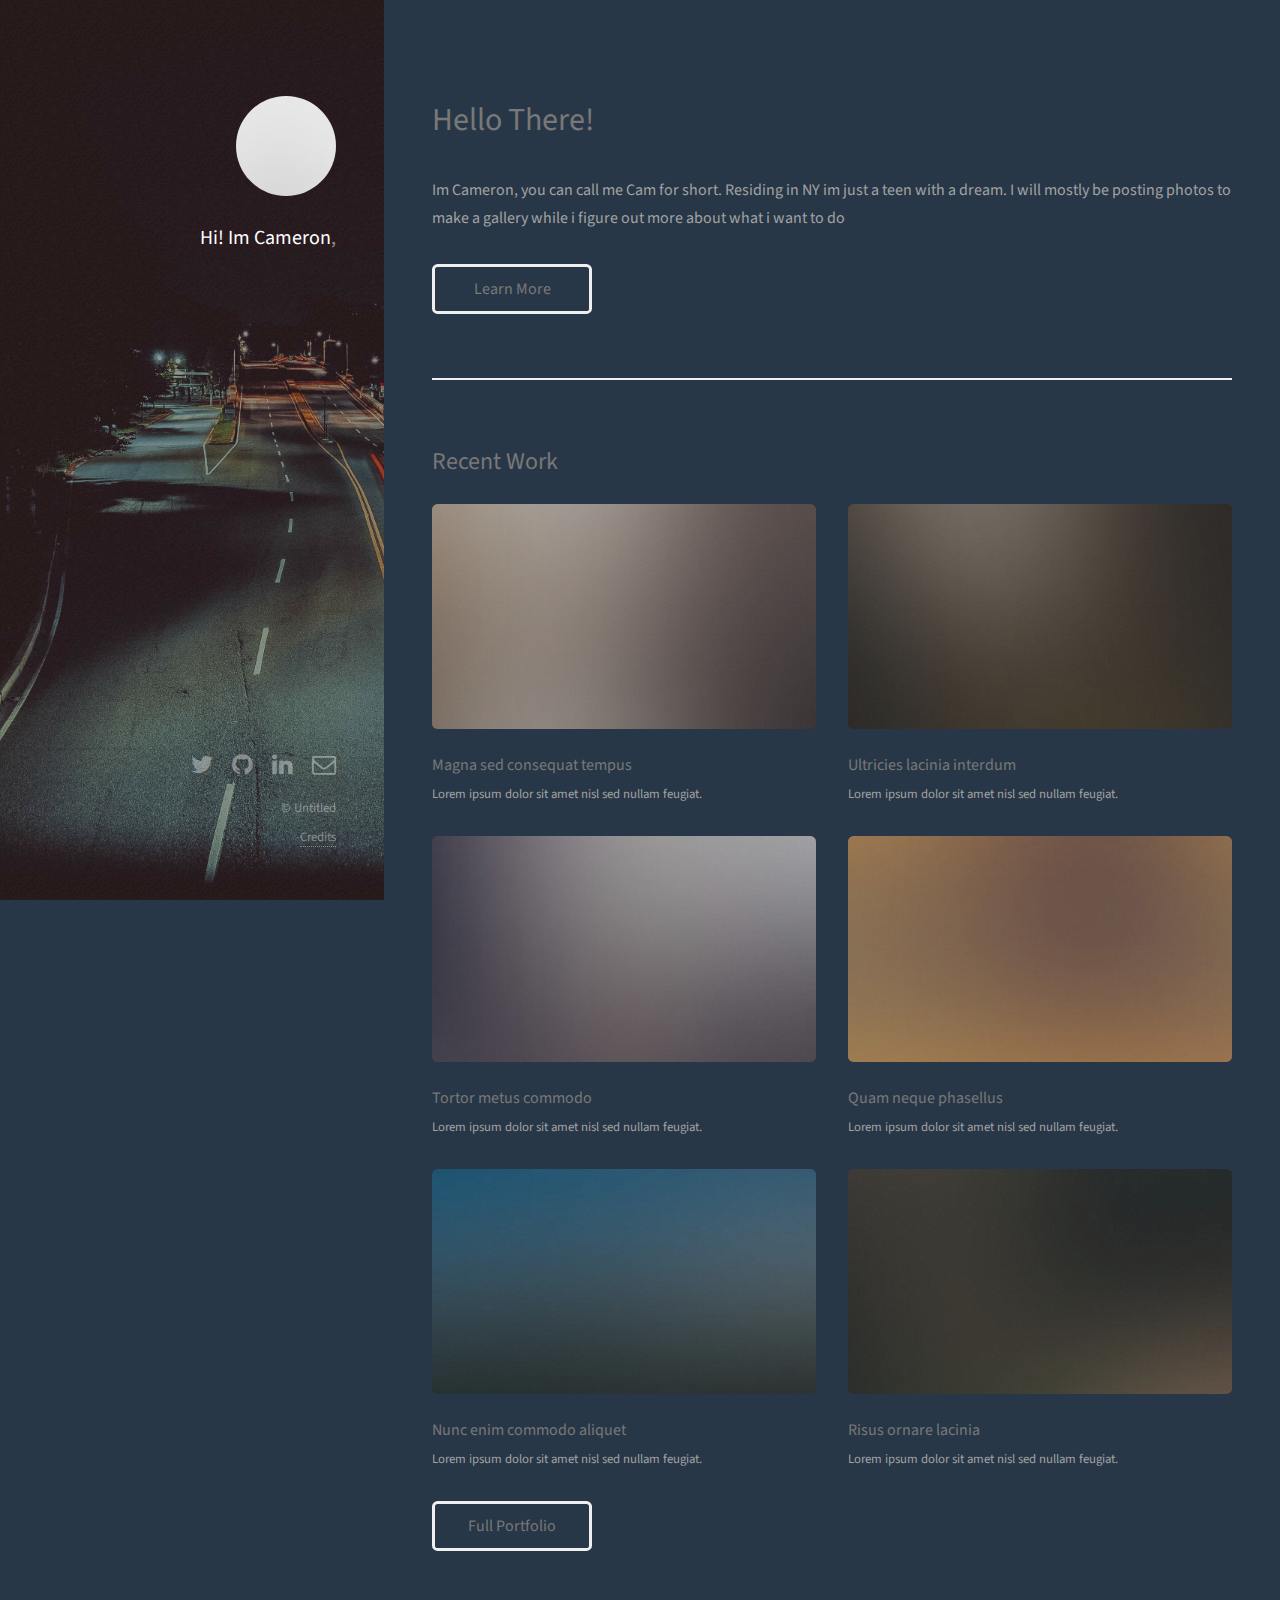
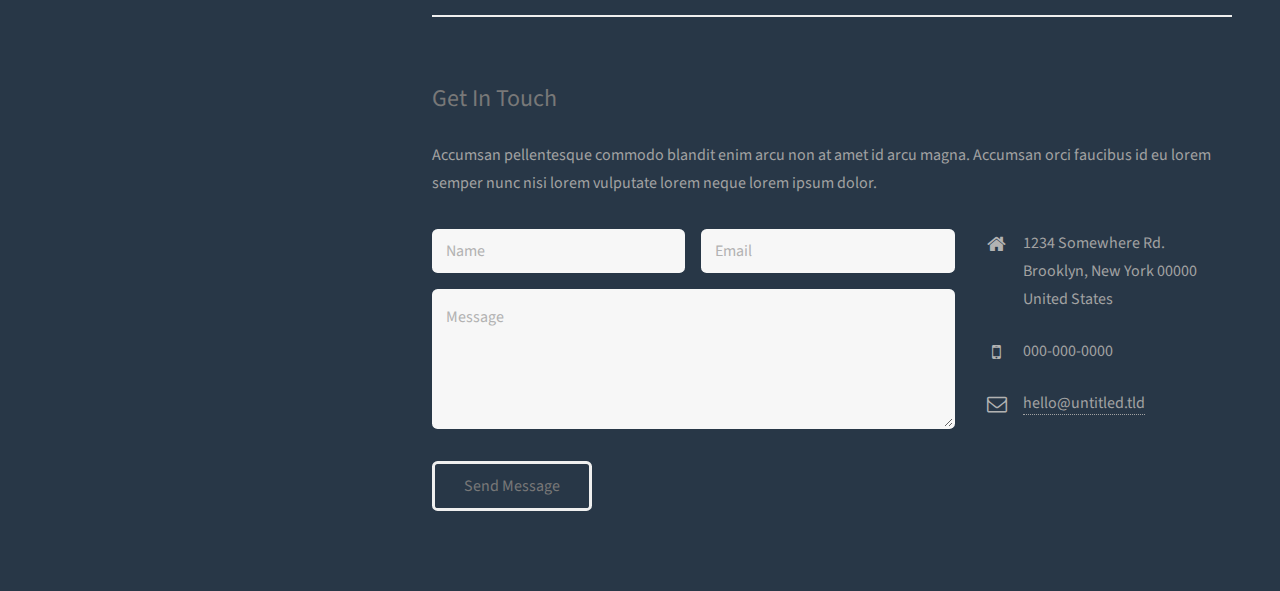
==== commit 82461026: "attempt to add disquss" ====
--- a/index.html
+++ b/index.html
@@ -19,9 +19,9 @@
 			<header id="header">
 				<div class="inner">
 					<a href="#" class="image avatar"><img src="images/avatar.jpg" alt="" /></a>
-					<h1><strong>I am Strata</strong>, a super simple<br />
+					<h1><strong>Hi! Im Cameron</strong>,<!--a super simple<br />
 					responsive site template freebie<br />
-					crafted by <a href="http://html5up.net">HTML5 UP</a>.</h1>
+					crafted by <a href="http://html5up.net">HTML5 UP</a>.</h1>-->
 				</div>
 			</header>
 
@@ -33,7 +33,8 @@
 						<header class="major">
 							<h2>Hello There!</h2>
 						</header>
-						<p>Accumsan orci faucibus id eu lorem semper. Eu ac iaculis ac nunc nisi lorem vulputate lorem neque cubilia ac in adipiscing in curae lobortis tortor primis integer massa adipiscing id nisi accumsan pellentesque commodo blandit enim arcu non at amet id arcu magna. Accumsan orci faucibus id eu lorem semper nunc nisi lorem vulputate lorem neque cubilia.</p>
+						<p>Im Cameron, you can call me Cam for short. Residing in NY im just a teen with a dream.
+						I will mostly be posting photos to make a gallery while i figure out more about what i want to do</p>
 						<ul class="actions">
 							<li><a href="#" class="button">Learn More</a></li>
 						</ul>
@@ -101,7 +102,7 @@
 									<li>
 										<h3 class="icon fa-home"><span class="label">Address</span></h3>
 										1234 Somewhere Rd.<br />
-										Nashville, TN 00000<br />
+										Brooklyn, New York 00000<br />
 										United States
 									</li>
 									<li>
@@ -449,7 +450,7 @@
 						<li><a href="#" class="icon fa-envelope-o"><span class="label">Email</span></a></li>
 					</ul>
 					<ul class="copyright">
-						<li>&copy; Untitled</li><li><a href="Credit.html">Credits</a></li>		
+						<li>&copy; Untitled</li><li><a href="Credit.html">Credits</a></li>
 					</ul>
 				</div>
 			</footer>
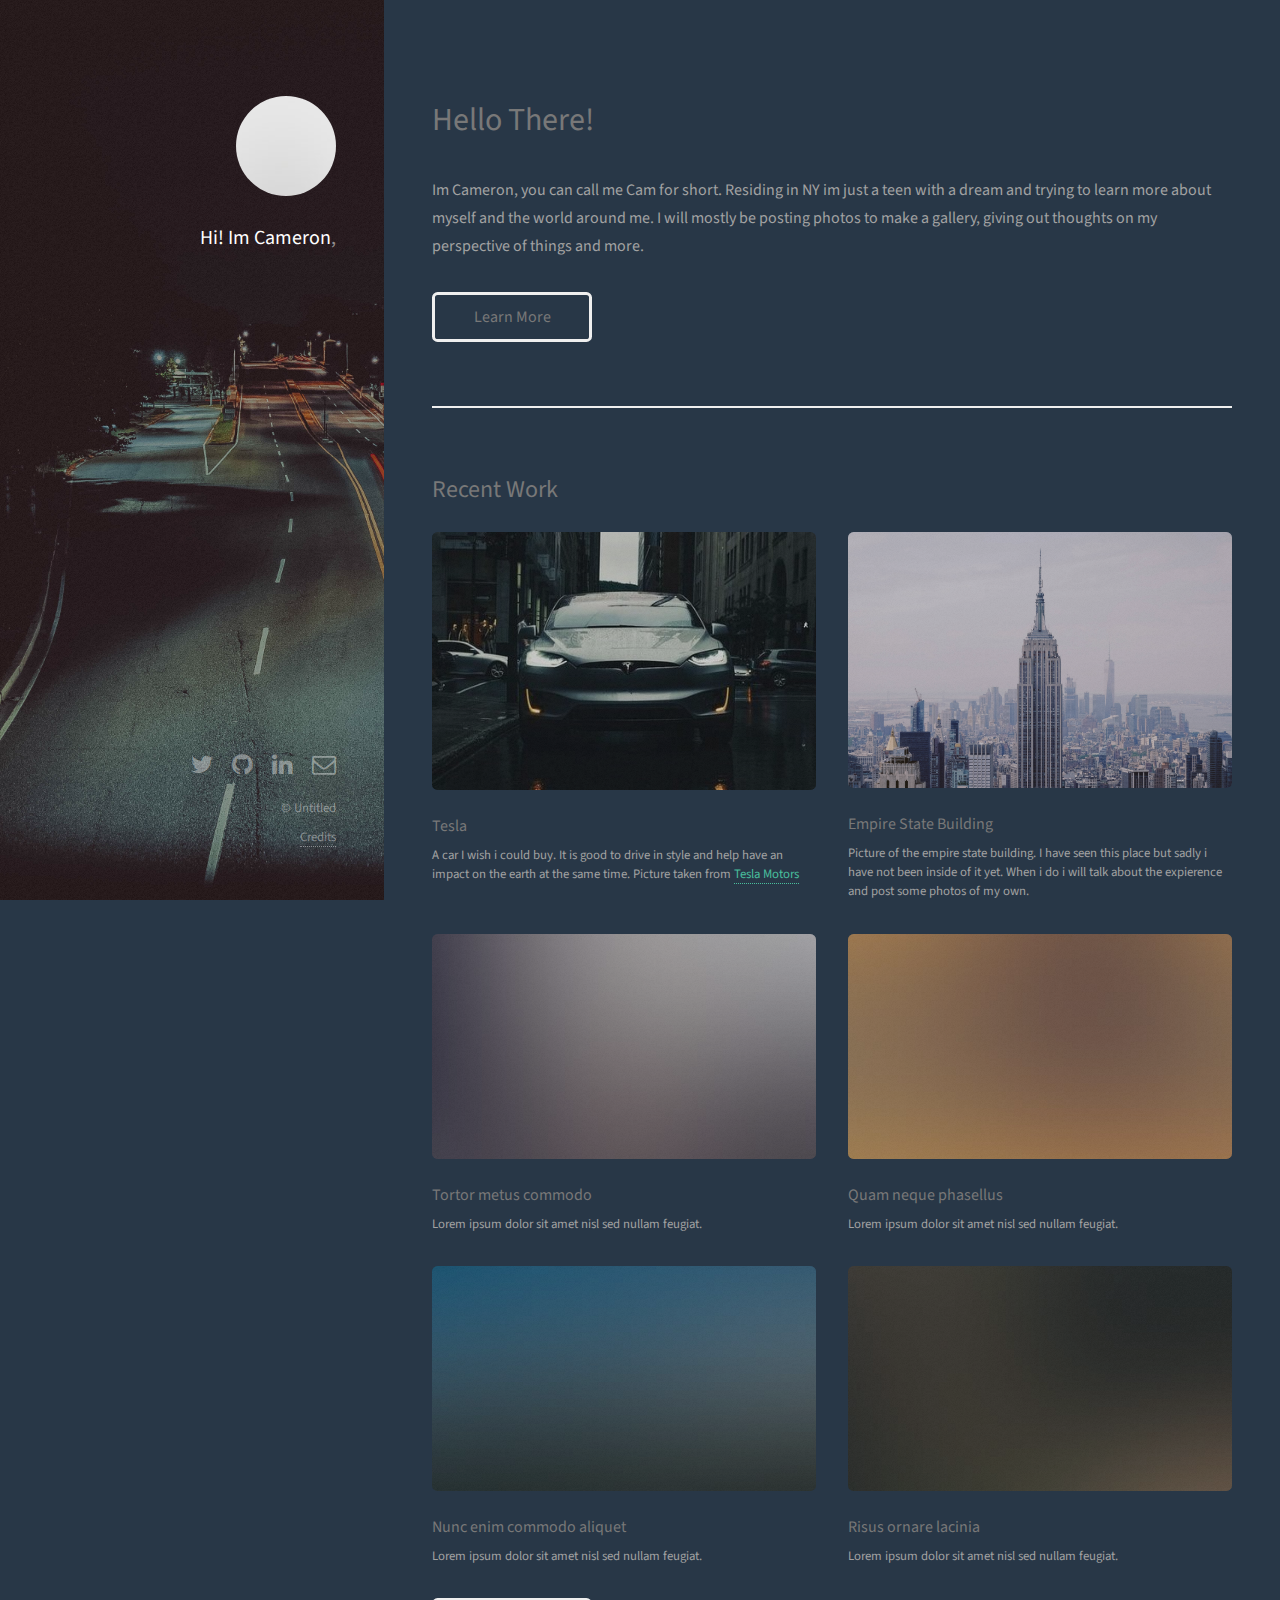
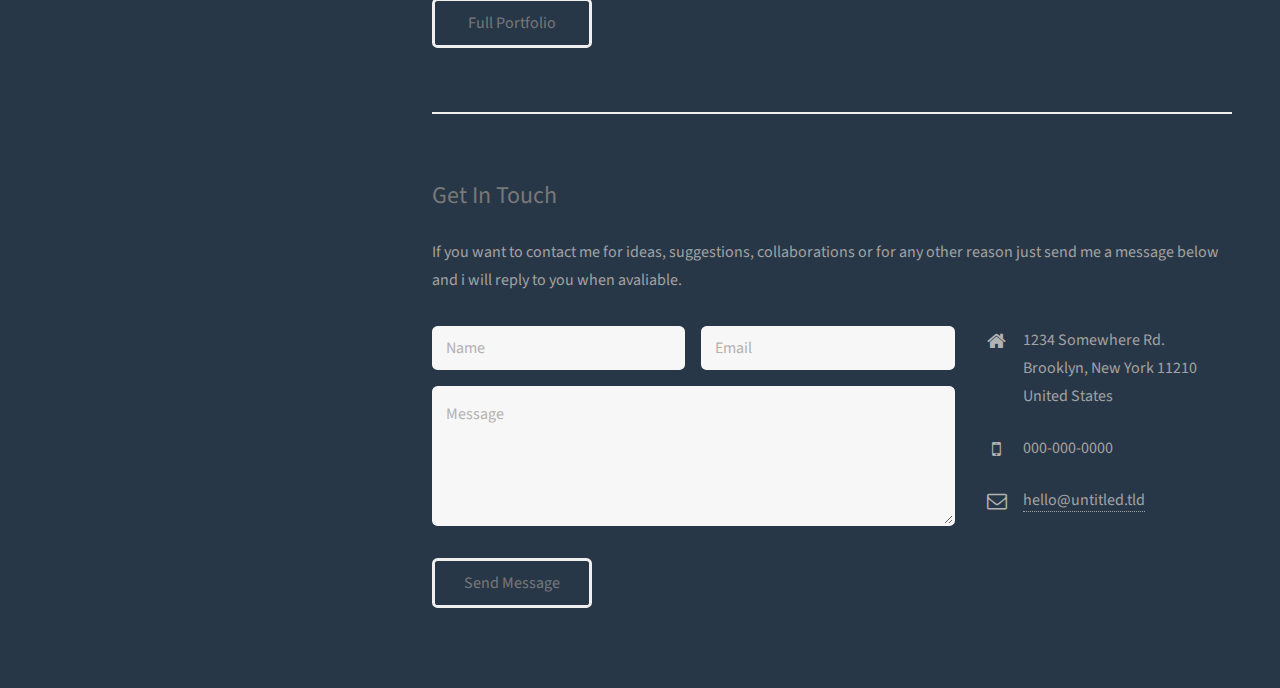
==== commit 392e2311: "added first two photos and comments in index" ====
--- a/index.html
+++ b/index.html
@@ -6,7 +6,7 @@
 -->
 <html>
 	<head>
-		<title>Strata by HTML5 UP</title>
+		<title>Cam Thoughts</title>
 		<meta charset="utf-8" />
 		<meta name="viewport" content="width=device-width, initial-scale=1" />
 		<!--[if lte IE 8]><script src="assets/js/ie/html5shiv.js"></script><![endif]-->
@@ -33,8 +33,8 @@
 						<header class="major">
 							<h2>Hello There!</h2>
 						</header>
-						<p>Im Cameron, you can call me Cam for short. Residing in NY im just a teen with a dream.
-						I will mostly be posting photos to make a gallery while i figure out more about what i want to do</p>
+						<p>Im Cameron, you can call me Cam for short. Residing in NY im just a teen with a dream and trying to learn more about myself and the world around me.
+						I will mostly be posting photos to make a gallery, giving out thoughts on my perspective of things and more.</p>
 						<ul class="actions">
 							<li><a href="#" class="button">Learn More</a></li>
 						</ul>
@@ -45,14 +45,14 @@
 						<h2>Recent Work</h2>
 						<div class="row">
 							<article class="6u 12u$(xsmall) work-item">
-								<a href="images/fulls/01.jpg" class="image fit thumb"><img src="images/thumbs/01.jpg" alt="" /></a>
-								<h3>Magna sed consequat tempus</h3>
-								<p>Lorem ipsum dolor sit amet nisl sed nullam feugiat.</p>
+								<a href="images/fulls/black-tesla.jpg" class="image fit thumb"><img src="images/thumbs/tesla.jpg" alt="" /></a>
+								<h3>Tesla</h3>
+								<p>A car I wish i could buy. It is good to drive in style and help have an impact on the earth at the same time. Picture taken from <a href="https://www.instagram.com/teslamotors/">Tesla Motors</a></p>
 							</article>
 							<article class="6u$ 12u$(xsmall) work-item">
-								<a href="images/fulls/02.jpg" class="image fit thumb"><img src="images/thumbs/02.jpg" alt="" /></a>
-								<h3>Ultricies lacinia interdum</h3>
-								<p>Lorem ipsum dolor sit amet nisl sed nullam feugiat.</p>
+								<a href="images/fulls/empire-building.jpg" class="image fit thumb"><img src="images/thumbs/empire-building.jpg" alt="" /></a>
+								<h3>Empire State Building</h3>
+								<p>Picture of the empire state building. I have seen this place but sadly i have not been inside of it yet. When i do i will talk about the expierence and post some photos of my own.</p>
 							</article>
 							<article class="6u 12u$(xsmall) work-item">
 								<a href="images/fulls/03.jpg" class="image fit thumb"><img src="images/thumbs/03.jpg" alt="" /></a>
@@ -79,11 +79,35 @@
 							<li><a href="#" class="button">Full Portfolio</a></li>
 						</ul>
 					</section>
+					<div id="disqus_thread">
+					<script>
+
+					/**
+					*  RECOMMENDED CONFIGURATION VARIABLES: EDIT AND UNCOMMENT THE SECTION BELOW TO INSERT DYNAMIC VALUES FROM YOUR PLATFORM OR CMS.
+					*  LEARN WHY DEFINING THESE VARIABLES IS IMPORTANT: https://disqus.com/admin/universalcode/#configuration-variables*/
+					var disqus_config = function () {
+					this.page.url = Divinity4.github.io/credit.html;  // Replace PAGE_URL with your page's canonical URL variable
+					this.page.identifier =Divinity4.github.io/credit.html; // Replace PAGE_IDENTIFIER with your page's unique identifier variable
+					};
+
+					(function() { // DON'T EDIT BELOW THIS LINE
+					var d = document, s = d.createElement('script');
+					s.src = '//camthoughts.disqus.com/embed.js';
+					s.setAttribute('data-timestamp', +new Date());
+					(d.head || d.body).appendChild(s);
+					})();
+					</script>
+					<noscript>Please enable JavaScript to view the <a href="https://disqus.com/?ref_noscript">comments powered by Disqus.</a></noscript>
+
+
+
+					<script id="dsq-count-scr" src="//camthoughts.disqus.com/count.js" async></script>
+				</div>
 
 				<!-- Three -->
 					<section id="three">
 						<h2>Get In Touch</h2>
-						<p>Accumsan pellentesque commodo blandit enim arcu non at amet id arcu magna. Accumsan orci faucibus id eu lorem semper nunc nisi lorem vulputate lorem neque lorem ipsum dolor.</p>
+						<p>If you want to contact me for ideas, suggestions, collaborations or for any other reason just send me a message below and i will reply to you when avaliable.</p>
 						<div class="row">
 							<div class="8u 12u$(small)">
 								<form method="post" action="#">
@@ -102,7 +126,7 @@
 									<li>
 										<h3 class="icon fa-home"><span class="label">Address</span></h3>
 										1234 Somewhere Rd.<br />
-										Brooklyn, New York 00000<br />
+										Brooklyn, New York 11210<br />
 										United States
 									</li>
 									<li>
@@ -118,325 +142,7 @@
 						</div>
 					</section>
 
-				<!-- Four -->
-				<!--
-					<section id="four">
-						<h2>Elements</h2>
 
-						<section>
-							<h4>Text</h4>
-							<p>This is <b>bold</b> and this is <strong>strong</strong>. This is <i>italic</i> and this is <em>emphasized</em>.
-							This is <sup>superscript</sup> text and this is <sub>subscript</sub> text.
-							This is <u>underlined</u> and this is code: <code>for (;;) { ... }</code>. Finally, <a href="#">this is a link</a>.</p>
-							<hr />
-							<header>
-								<h4>Heading with a Subtitle</h4>
-								<p>Lorem ipsum dolor sit amet nullam id egestas urna aliquam</p>
-							</header>
-							<p>Nunc lacinia ante nunc ac lobortis. Interdum adipiscing gravida odio porttitor sem non mi integer non faucibus ornare mi ut ante amet placerat aliquet. Volutpat eu sed ante lacinia sapien lorem accumsan varius montes viverra nibh in adipiscing blandit tempus accumsan.</p>
-							<header>
-								<h5>Heading with a Subtitle</h5>
-								<p>Lorem ipsum dolor sit amet nullam id egestas urna aliquam</p>
-							</header>
-							<p>Nunc lacinia ante nunc ac lobortis. Interdum adipiscing gravida odio porttitor sem non mi integer non faucibus ornare mi ut ante amet placerat aliquet. Volutpat eu sed ante lacinia sapien lorem accumsan varius montes viverra nibh in adipiscing blandit tempus accumsan.</p>
-							<hr />
-							<h2>Heading Level 2</h2>
-							<h3>Heading Level 3</h3>
-							<h4>Heading Level 4</h4>
-							<h5>Heading Level 5</h5>
-							<h6>Heading Level 6</h6>
-							<hr />
-							<h5>Blockquote</h5>
-							<blockquote>Fringilla nisl. Donec accumsan interdum nisi, quis tincidunt felis sagittis eget tempus euismod. Vestibulum ante ipsum primis in faucibus vestibulum. Blandit adipiscing eu felis iaculis volutpat ac adipiscing accumsan faucibus. Vestibulum ante ipsum primis in faucibus lorem ipsum dolor sit amet nullam adipiscing eu felis.</blockquote>
-							<h5>Preformatted</h5>
-							<pre><code>i = 0;
-
-while (!deck.isInOrder()) {
-print 'Iteration ' + i;
-deck.shuffle();
-i++;
-}
-
-print 'It took ' + i + ' iterations to sort the deck.';</code></pre>
-						</section>
-
-						<section>
-							<h4>Lists</h4>
-							<div class="row">
-								<div class="6u 12u$(xsmall)">
-									<h5>Unordered</h5>
-									<ul>
-										<li>Dolor pulvinar etiam magna etiam.</li>
-										<li>Sagittis adipiscing lorem eleifend.</li>
-										<li>Felis enim feugiat dolore viverra.</li>
-									</ul>
-									<h5>Alternate</h5>
-									<ul class="alt">
-										<li>Dolor pulvinar etiam magna etiam.</li>
-										<li>Sagittis adipiscing lorem eleifend.</li>
-										<li>Felis enim feugiat dolore viverra.</li>
-									</ul>
-								</div>
-								<div class="6u$ 12u$(xsmall)">
-									<h5>Ordered</h5>
-									<ol>
-										<li>Dolor pulvinar etiam magna etiam.</li>
-										<li>Etiam vel felis at lorem sed viverra.</li>
-										<li>Felis enim feugiat dolore viverra.</li>
-										<li>Dolor pulvinar etiam magna etiam.</li>
-										<li>Etiam vel felis at lorem sed viverra.</li>
-										<li>Felis enim feugiat dolore viverra.</li>
-									</ol>
-									<h5>Icons</h5>
-									<ul class="icons">
-										<li><a href="#" class="icon fa-twitter"><span class="label">Twitter</span></a></li>
-										<li><a href="#" class="icon fa-facebook"><span class="label">Facebook</span></a></li>
-										<li><a href="#" class="icon fa-instagram"><span class="label">Instagram</span></a></li>
-										<li><a href="#" class="icon fa-github"><span class="label">Github</span></a></li>
-										<li><a href="#" class="icon fa-dribbble"><span class="label">Dribbble</span></a></li>
-										<li><a href="#" class="icon fa-tumblr"><span class="label">Tumblr</span></a></li>
-									</ul>
-								</div>
-							</div>
-							<h5>Actions</h5>
-							<ul class="actions">
-								<li><a href="#" class="button special">Default</a></li>
-								<li><a href="#" class="button">Default</a></li>
-							</ul>
-							<ul class="actions small">
-								<li><a href="#" class="button special small">Small</a></li>
-								<li><a href="#" class="button small">Small</a></li>
-							</ul>
-							<div class="row">
-								<div class="6u 12u$(small)">
-									<ul class="actions vertical">
-										<li><a href="#" class="button special">Default</a></li>
-										<li><a href="#" class="button">Default</a></li>
-									</ul>
-								</div>
-								<div class="6u$ 12u$(small)">
-									<ul class="actions vertical small">
-										<li><a href="#" class="button special small">Small</a></li>
-										<li><a href="#" class="button small">Small</a></li>
-									</ul>
-								</div>
-								<div class="6u 12u$(small)">
-									<ul class="actions vertical">
-										<li><a href="#" class="button special fit">Default</a></li>
-										<li><a href="#" class="button fit">Default</a></li>
-									</ul>
-								</div>
-								<div class="6u$ 12u$(small)">
-									<ul class="actions vertical small">
-										<li><a href="#" class="button special small fit">Small</a></li>
-										<li><a href="#" class="button small fit">Small</a></li>
-									</ul>
-								</div>
-							</div>
-						</section>
-
-						<section>
-							<h4>Table</h4>
-							<h5>Default</h5>
-							<div class="table-wrapper">
-								<table>
-									<thead>
-										<tr>
-											<th>Name</th>
-											<th>Description</th>
-											<th>Price</th>
-										</tr>
-									</thead>
-									<tbody>
-										<tr>
-											<td>Item One</td>
-											<td>Ante turpis integer aliquet porttitor.</td>
-											<td>29.99</td>
-										</tr>
-										<tr>
-											<td>Item Two</td>
-											<td>Vis ac commodo adipiscing arcu aliquet.</td>
-											<td>19.99</td>
-										</tr>
-										<tr>
-											<td>Item Three</td>
-											<td> Morbi faucibus arcu accumsan lorem.</td>
-											<td>29.99</td>
-										</tr>
-										<tr>
-											<td>Item Four</td>
-											<td>Vitae integer tempus condimentum.</td>
-											<td>19.99</td>
-										</tr>
-										<tr>
-											<td>Item Five</td>
-											<td>Ante turpis integer aliquet porttitor.</td>
-											<td>29.99</td>
-										</tr>
-									</tbody>
-									<tfoot>
-										<tr>
-											<td colspan="2"></td>
-											<td>100.00</td>
-										</tr>
-									</tfoot>
-								</table>
-							</div>
-
-							<h5>Alternate</h5>
-							<div class="table-wrapper">
-								<table class="alt">
-									<thead>
-										<tr>
-											<th>Name</th>
-											<th>Description</th>
-											<th>Price</th>
-										</tr>
-									</thead>
-									<tbody>
-										<tr>
-											<td>Item One</td>
-											<td>Ante turpis integer aliquet porttitor.</td>
-											<td>29.99</td>
-										</tr>
-										<tr>
-											<td>Item Two</td>
-											<td>Vis ac commodo adipiscing arcu aliquet.</td>
-											<td>19.99</td>
-										</tr>
-										<tr>
-											<td>Item Three</td>
-											<td> Morbi faucibus arcu accumsan lorem.</td>
-											<td>29.99</td>
-										</tr>
-										<tr>
-											<td>Item Four</td>
-											<td>Vitae integer tempus condimentum.</td>
-											<td>19.99</td>
-										</tr>
-										<tr>
-											<td>Item Five</td>
-											<td>Ante turpis integer aliquet porttitor.</td>
-											<td>29.99</td>
-										</tr>
-									</tbody>
-									<tfoot>
-										<tr>
-											<td colspan="2"></td>
-											<td>100.00</td>
-										</tr>
-									</tfoot>
-								</table>
-							</div>
-						</section>
-
-						<section>
-							<h4>Buttons</h4>
-							<ul class="actions">
-								<li><a href="#" class="button special">Special</a></li>
-								<li><a href="#" class="button">Default</a></li>
-							</ul>
-							<ul class="actions">
-								<li><a href="#" class="button big">Big</a></li>
-								<li><a href="#" class="button">Default</a></li>
-								<li><a href="#" class="button small">Small</a></li>
-							</ul>
-							<ul class="actions fit">
-								<li><a href="#" class="button special fit">Fit</a></li>
-								<li><a href="#" class="button fit">Fit</a></li>
-							</ul>
-							<ul class="actions fit small">
-								<li><a href="#" class="button special fit small">Fit + Small</a></li>
-								<li><a href="#" class="button fit small">Fit + Small</a></li>
-							</ul>
-							<ul class="actions">
-								<li><a href="#" class="button special icon fa-download">Icon</a></li>
-								<li><a href="#" class="button icon fa-download">Icon</a></li>
-							</ul>
-							<ul class="actions">
-								<li><span class="button special disabled">Special</span></li>
-								<li><span class="button disabled">Default</span></li>
-							</ul>
-						</section>
-
-						<section>
-							<h4>Form</h4>
-							<form method="post" action="#">
-								<div class="row uniform 50%">
-									<div class="6u 12u$(xsmall)">
-										<input type="text" name="demo-name" id="demo-name" value="" placeholder="Name" />
-									</div>
-									<div class="6u$ 12u$(xsmall)">
-										<input type="email" name="demo-email" id="demo-email" value="" placeholder="Email" />
-									</div>
-									<div class="12u$">
-										<div class="select-wrapper">
-											<select name="demo-category" id="demo-category">
-												<option value="">- Category -</option>
-												<option value="1">Manufacturing</option>
-												<option value="1">Shipping</option>
-												<option value="1">Administration</option>
-												<option value="1">Human Resources</option>
-											</select>
-										</div>
-									</div>
-									<div class="4u 12u$(small)">
-										<input type="radio" id="demo-priority-low" name="demo-priority" checked>
-										<label for="demo-priority-low">Low Priority</label>
-									</div>
-									<div class="4u 12u$(small)">
-										<input type="radio" id="demo-priority-normal" name="demo-priority">
-										<label for="demo-priority-normal">Normal Priority</label>
-									</div>
-									<div class="4u$ 12u(small)">
-										<input type="radio" id="demo-priority-high" name="demo-priority">
-										<label for="demo-priority-high">High Priority</label>
-									</div>
-									<div class="6u 12u$(small)">
-										<input type="checkbox" id="demo-copy" name="demo-copy">
-										<label for="demo-copy">Email me a copy of this message</label>
-									</div>
-									<div class="6u$ 12u$(small)">
-										<input type="checkbox" id="demo-human" name="demo-human" checked>
-										<label for="demo-human">I am a human and not a robot</label>
-									</div>
-									<div class="12u$">
-										<textarea name="demo-message" id="demo-message" placeholder="Enter your message" rows="6"></textarea>
-									</div>
-									<div class="12u$">
-										<ul class="actions">
-											<li><input type="submit" value="Send Message" class="special" /></li>
-											<li><input type="reset" value="Reset" /></li>
-										</ul>
-									</div>
-								</div>
-							</form>
-						</section>
-
-						<section>
-							<h4>Image</h4>
-							<h5>Fit</h5>
-							<div class="box alt">
-								<div class="row 50% uniform">
-									<div class="12u$"><span class="image fit"><img src="images/fulls/05.jpg" alt="" /></span></div>
-									<div class="4u"><span class="image fit"><img src="images/thumbs/01.jpg" alt="" /></span></div>
-									<div class="4u"><span class="image fit"><img src="images/thumbs/02.jpg" alt="" /></span></div>
-									<div class="4u$"><span class="image fit"><img src="images/thumbs/03.jpg" alt="" /></span></div>
-									<div class="4u"><span class="image fit"><img src="images/thumbs/04.jpg" alt="" /></span></div>
-									<div class="4u"><span class="image fit"><img src="images/thumbs/05.jpg" alt="" /></span></div>
-									<div class="4u$"><span class="image fit"><img src="images/thumbs/06.jpg" alt="" /></span></div>
-									<div class="4u"><span class="image fit"><img src="images/thumbs/03.jpg" alt="" /></span></div>
-									<div class="4u"><span class="image fit"><img src="images/thumbs/02.jpg" alt="" /></span></div>
-									<div class="4u$"><span class="image fit"><img src="images/thumbs/01.jpg" alt="" /></span></div>
-								</div>
-							</div>
-							<h5>Left &amp; Right</h5>
-							<p><span class="image left"><img src="images/avatar.jpg" alt="" /></span>Fringilla nisl. Donec accumsan interdum nisi, quis tincidunt felis sagittis eget. tempus euismod. Vestibulum ante ipsum primis in faucibus vestibulum. Blandit adipiscing eu felis iaculis volutpat ac adipiscing accumsan eu faucibus. Integer ac pellentesque praesent tincidunt felis sagittis eget. tempus euismod. Vestibulum ante ipsum primis in faucibus vestibulum. Blandit adipiscing eu felis iaculis volutpat ac adipiscing accumsan eu faucibus. Integer ac pellentesque praesent. Donec accumsan interdum nisi, quis tincidunt felis sagittis eget. tempus euismod. Vestibulum ante ipsum primis in faucibus vestibulum. Blandit adipiscing eu felis iaculis volutpat ac adipiscing accumsan eu faucibus. Integer ac pellentesque praesent tincidunt felis sagittis eget. tempus euismod. Vestibulum ante ipsum primis in faucibus vestibulum. Blandit adipiscing eu felis iaculis volutpat ac adipiscing accumsan eu faucibus. Integer ac pellentesque praesent.</p>
-							<p><span class="image right"><img src="images/avatar.jpg" alt="" /></span>Fringilla nisl. Donec accumsan interdum nisi, quis tincidunt felis sagittis eget. tempus euismod. Vestibulum ante ipsum primis in faucibus vestibulum. Blandit adipiscing eu felis iaculis volutpat ac adipiscing accumsan eu faucibus. Integer ac pellentesque praesent tincidunt felis sagittis eget. tempus euismod. Vestibulum ante ipsum primis in faucibus vestibulum. Blandit adipiscing eu felis iaculis volutpat ac adipiscing accumsan eu faucibus. Integer ac pellentesque praesent. Donec accumsan interdum nisi, quis tincidunt felis sagittis eget. tempus euismod. Vestibulum ante ipsum primis in faucibus vestibulum. Blandit adipiscing eu felis iaculis volutpat ac adipiscing accumsan eu faucibus. Integer ac pellentesque praesent tincidunt felis sagittis eget. tempus euismod. Vestibulum ante ipsum primis in faucibus vestibulum. Blandit adipiscing eu felis iaculis volutpat ac adipiscing accumsan eu faucibus. Integer ac pellentesque praesent.</p>
-						</section>
-
-					</section>
-				-->
 
 			</div>
 
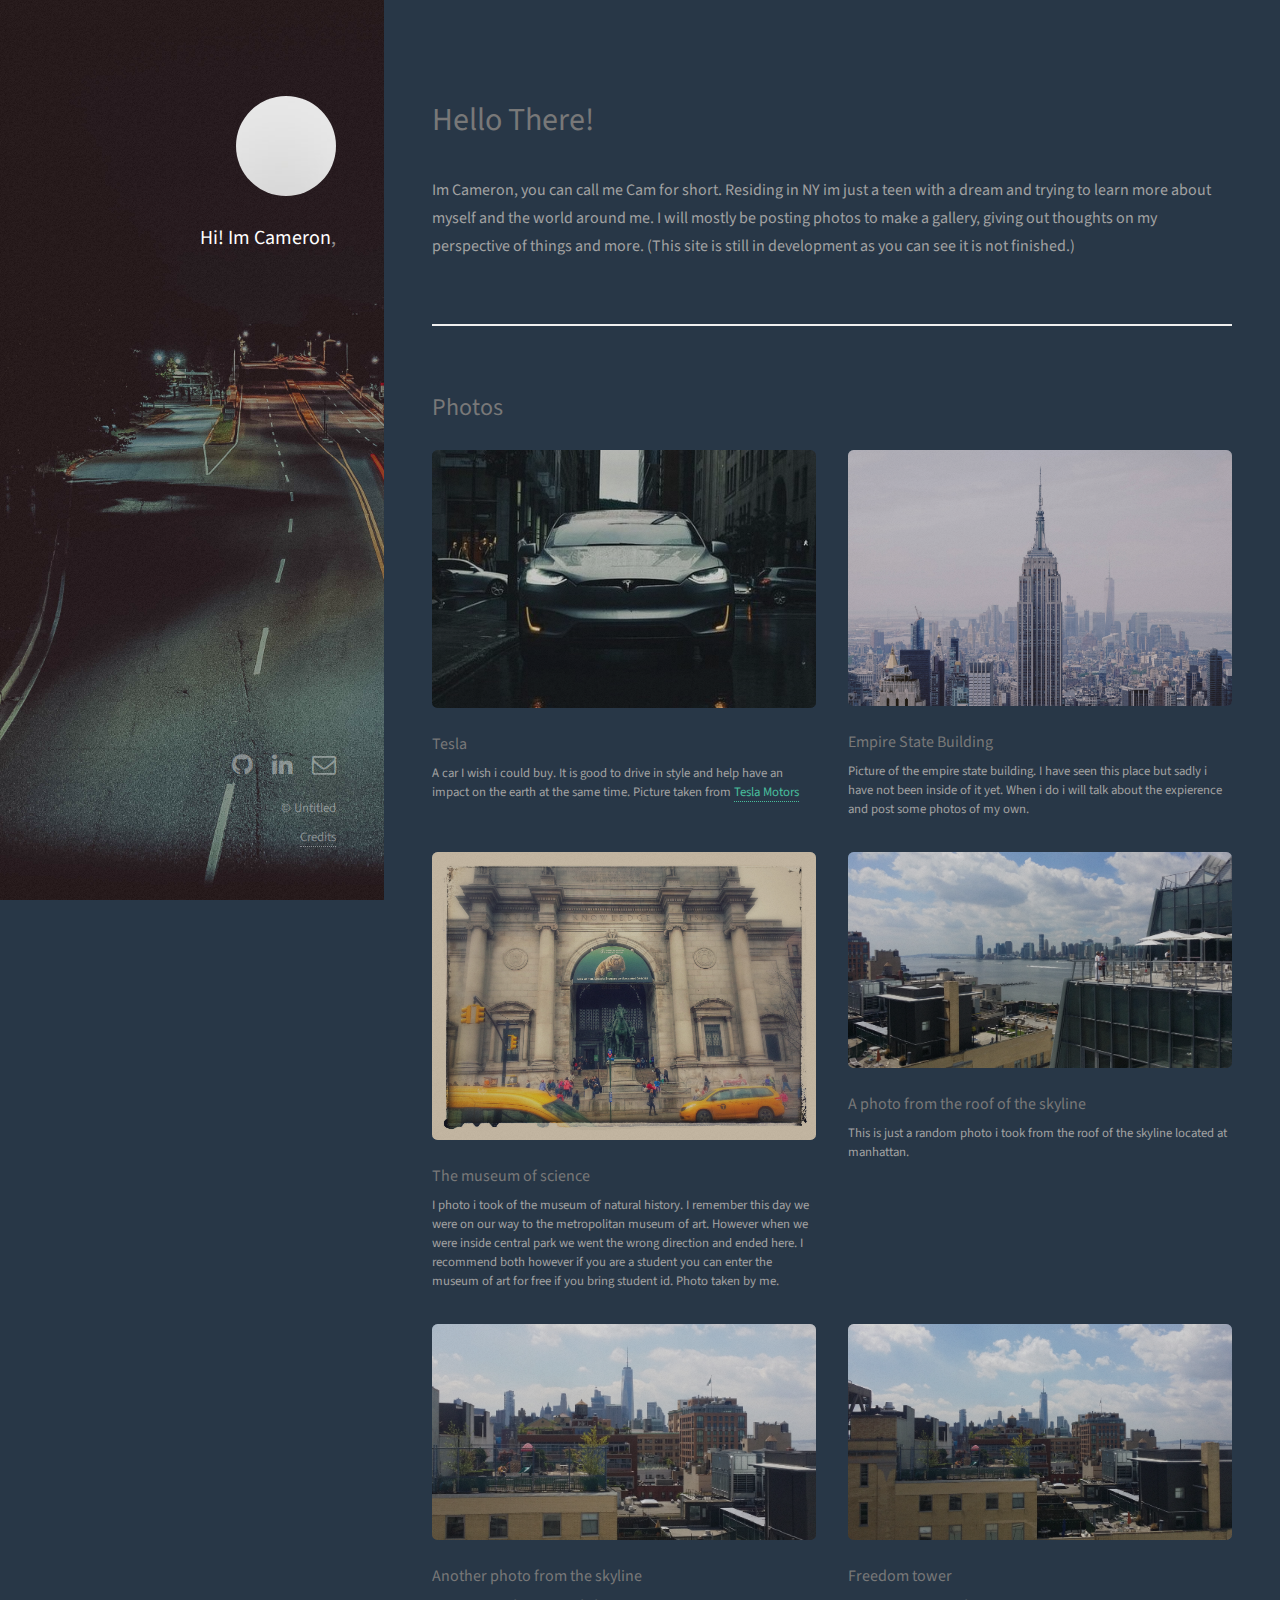
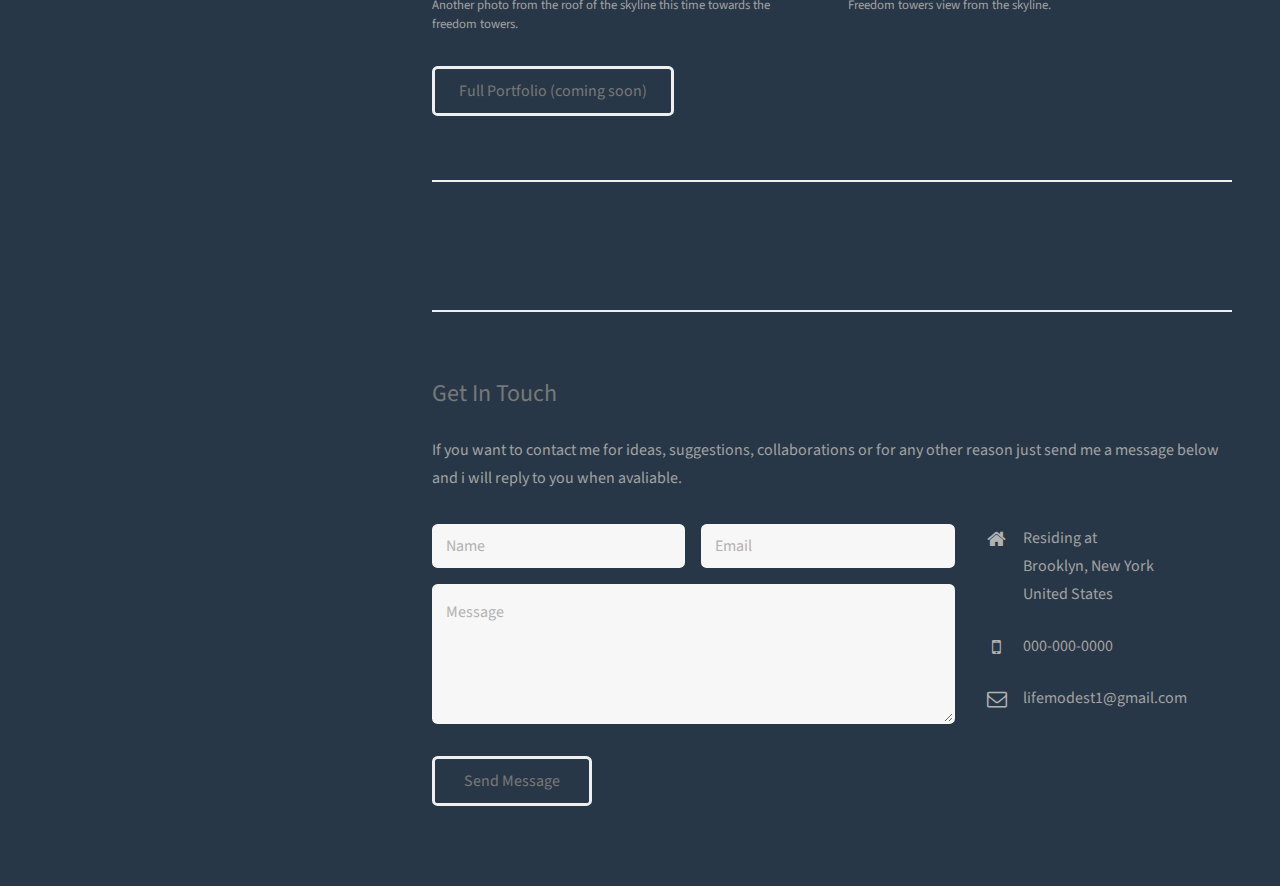
==== commit 3a12fc65: "added smooth scrolling to contact section, added icon links, added new photos" ====
--- a/index.html
+++ b/index.html
@@ -34,15 +34,15 @@
 							<h2>Hello There!</h2>
 						</header>
 						<p>Im Cameron, you can call me Cam for short. Residing in NY im just a teen with a dream and trying to learn more about myself and the world around me.
-						I will mostly be posting photos to make a gallery, giving out thoughts on my perspective of things and more.</p>
+						I will mostly be posting photos to make a gallery, giving out thoughts on my perspective of things and more. (This site is still in development as you can see it is not finished.)</p>
 						<ul class="actions">
-							<li><a href="#" class="button">Learn More</a></li>
+						<!--	<li><a href="#" class="button">Learn More</a></li> -->
 						</ul>
 					</section>
 
 				<!-- Two -->
 					<section id="two">
-						<h2>Recent Work</h2>
+						<h2>Photos</h2>
 						<div class="row">
 							<article class="6u 12u$(xsmall) work-item">
 								<a href="images/fulls/black-tesla.jpg" class="image fit thumb"><img src="images/thumbs/tesla.jpg" alt="" /></a>
@@ -55,30 +55,32 @@
 								<p>Picture of the empire state building. I have seen this place but sadly i have not been inside of it yet. When i do i will talk about the expierence and post some photos of my own.</p>
 							</article>
 							<article class="6u 12u$(xsmall) work-item">
-								<a href="images/fulls/03.jpg" class="image fit thumb"><img src="images/thumbs/03.jpg" alt="" /></a>
-								<h3>Tortor metus commodo</h3>
-								<p>Lorem ipsum dolor sit amet nisl sed nullam feugiat.</p>
+								<a href="images/fulls/museum.jpg" class="image fit thumb"><img src="images/thumbs/museum.jpg" alt="" /></a>
+								<h3>The museum of science</h3>
+								<p>I photo i took of the museum of natural history. I remember this day we were on our way to the metropolitan museum of art. However when we were inside central park we went the wrong direction and ended here.
+									I recommend both however if you are a student you can enter the museum of art for free if you bring student id. Photo taken by me. </p>
 							</article>
 							<article class="6u$ 12u$(xsmall) work-item">
-								<a href="images/fulls/04.jpg" class="image fit thumb"><img src="images/thumbs/04.jpg" alt="" /></a>
-								<h3>Quam neque phasellus</h3>
-								<p>Lorem ipsum dolor sit amet nisl sed nullam feugiat.</p>
+								<a href="images/fulls/skyline-view-1.jpg" class="image fit thumb"><img src="images/thumbs/skyline-view-1.jpg" alt="" /></a>
+								<h3>A photo from the roof of the skyline</h3>
+								<p>This is just a random photo i took from the roof of the skyline located at manhattan.</p>
 							</article>
 							<article class="6u 12u$(xsmall) work-item">
-								<a href="images/fulls/05.jpg" class="image fit thumb"><img src="images/thumbs/05.jpg" alt="" /></a>
-								<h3>Nunc enim commodo aliquet</h3>
-								<p>Lorem ipsum dolor sit amet nisl sed nullam feugiat.</p>
+								<a href="images/fulls/skyline-view-2.jpg" class="image fit thumb"><img src="images/thumbs/skyline-view-2.jpg" alt="" /></a>
+								<h3>Another photo from the skyline</h3>
+								<p>Another photo from the roof of the skyline this time towards the freedom towers.</p>
 							</article>
 							<article class="6u$ 12u$(xsmall) work-item">
-								<a href="images/fulls/06.jpg" class="image fit thumb"><img src="images/thumbs/06.jpg" alt="" /></a>
-								<h3>Risus ornare lacinia</h3>
-								<p>Lorem ipsum dolor sit amet nisl sed nullam feugiat.</p>
+								<a href="images/fulls/skyline-view-3.jpg" class="image fit thumb"><img src="images/thumbs/skyline-view-3.jpg" alt="" /></a>
+								<h3>Freedom tower</h3>
+								<p>Freedom towers view from the skyline.</p>
 							</article>
 						</div>
 						<ul class="actions">
-							<li><a href="#" class="button">Full Portfolio</a></li>
+							<li><a href="#" class="button">Full Portfolio (coming soon)</a></li>
 						</ul>
 					</section>
+					<section>
 					<div id="disqus_thread">
 					<script>
 
@@ -103,7 +105,7 @@
 
 					<script id="dsq-count-scr" src="//camthoughts.disqus.com/count.js" async></script>
 				</div>
-
+			</section>
 				<!-- Three -->
 					<section id="three">
 						<h2>Get In Touch</h2>
@@ -125,8 +127,8 @@
 								<ul class="labeled-icons">
 									<li>
 										<h3 class="icon fa-home"><span class="label">Address</span></h3>
-										1234 Somewhere Rd.<br />
-										Brooklyn, New York 11210<br />
+										Residing at <br />
+										Brooklyn, New York<br />
 										United States
 									</li>
 									<li>
@@ -135,7 +137,7 @@
 									</li>
 									<li>
 										<h3 class="icon fa-envelope-o"><span class="label">Email</span></h3>
-										<a href="#">hello@untitled.tld</a>
+										lifemodest1@gmail.com
 									</li>
 								</ul>
 							</div>
@@ -150,10 +152,10 @@
 			<footer id="footer">
 				<div class="inner">
 					<ul class="icons">
-						<li><a href="#" class="icon fa-twitter"><span class="label">Twitter</span></a></li>
-						<li><a href="#" class="icon fa-github"><span class="label">Github</span></a></li>
-						<li><a href="#" class="icon fa-linkedin"><span class="label">Linkedin</span></a></li>
-						<li><a href="#" class="icon fa-envelope-o"><span class="label">Email</span></a></li>
+						<!--<li><a href="#" class="icon fa-twitter"><span class="label">Twitter</span></a></li> -->
+						<li><a href="https://github.com/Divinity4/Divinity4.github.io" class="icon fa-github"><span class="label">Github</span></a></li>
+						<li><a href="https://www.linkedin.com/in/cameron-andrews-b291b0128" class="icon fa-linkedin"><span class="label">Linkedin</span></a></li>
+					 <li><a href="#three" class="icon fa-envelope-o"><span class="label">Email</span></a></li>
 					</ul>
 					<ul class="copyright">
 						<li>&copy; Untitled</li><li><a href="Credit.html">Credits</a></li>
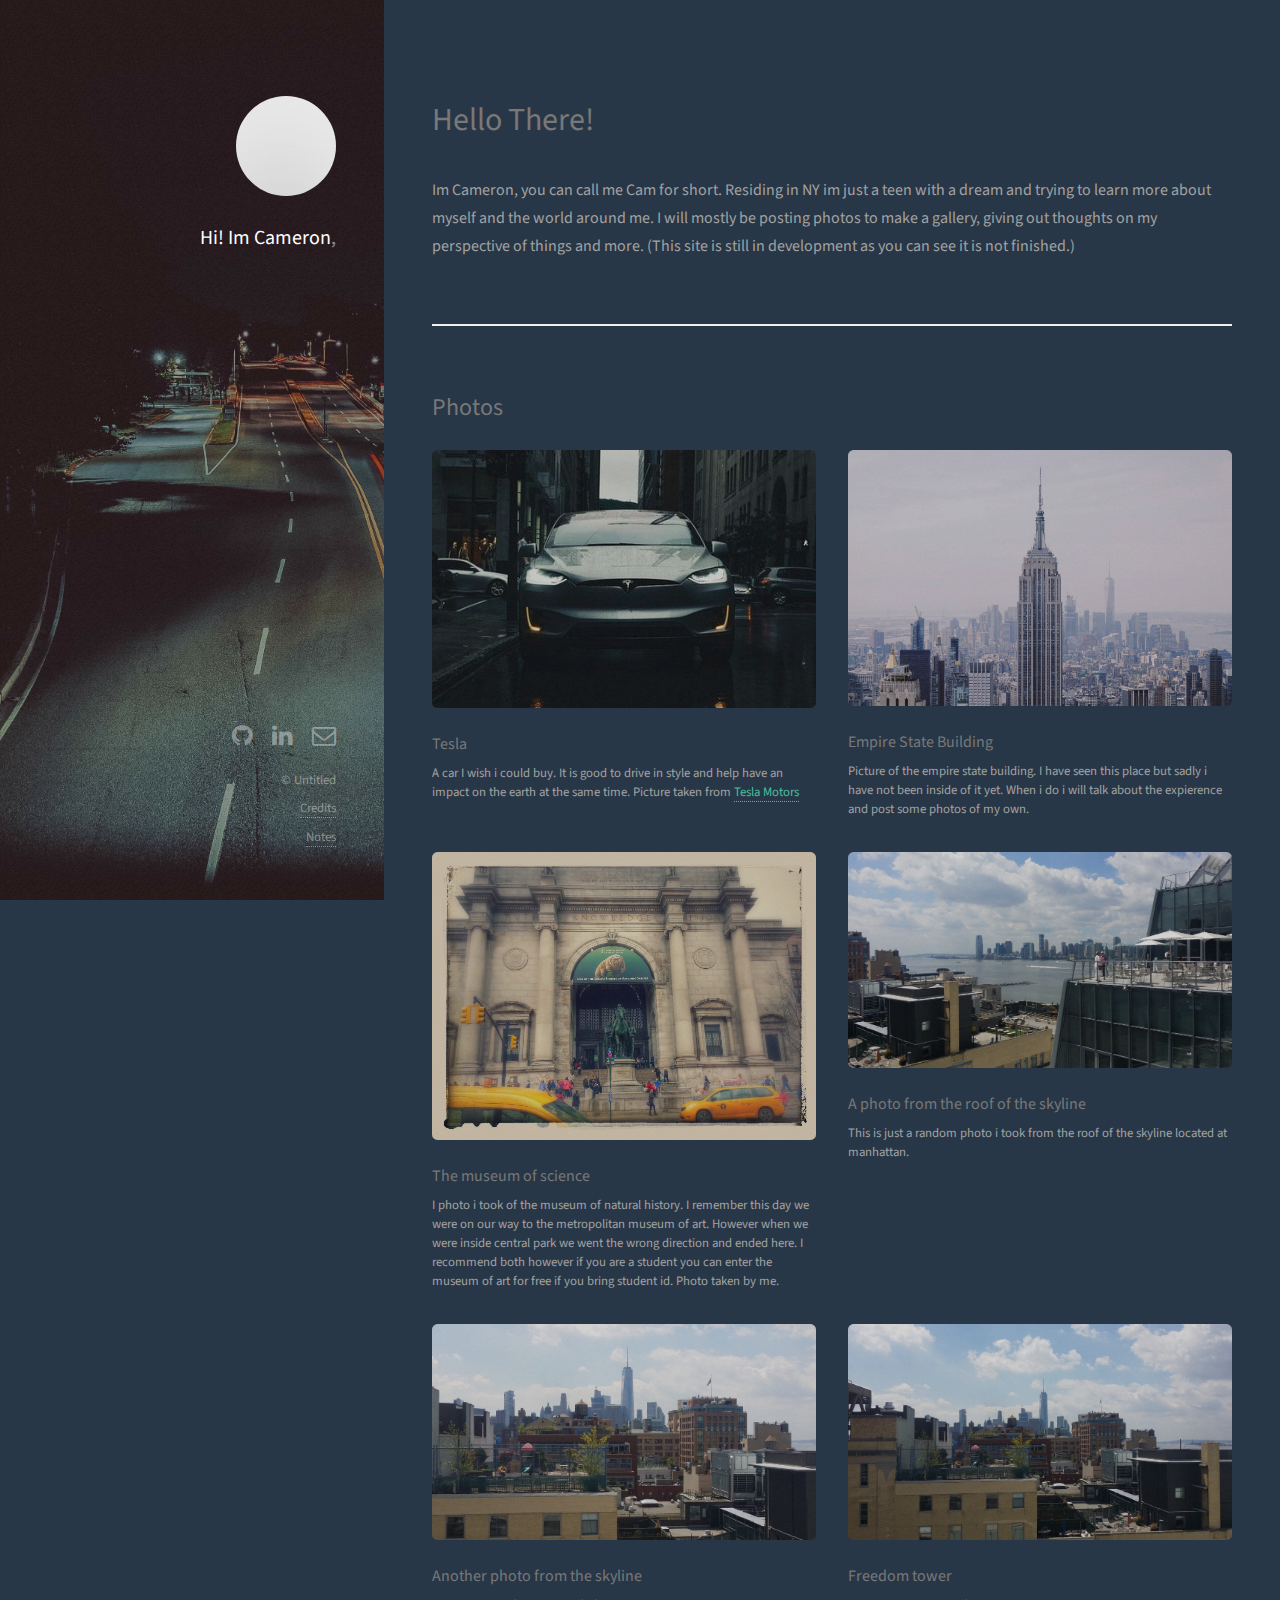
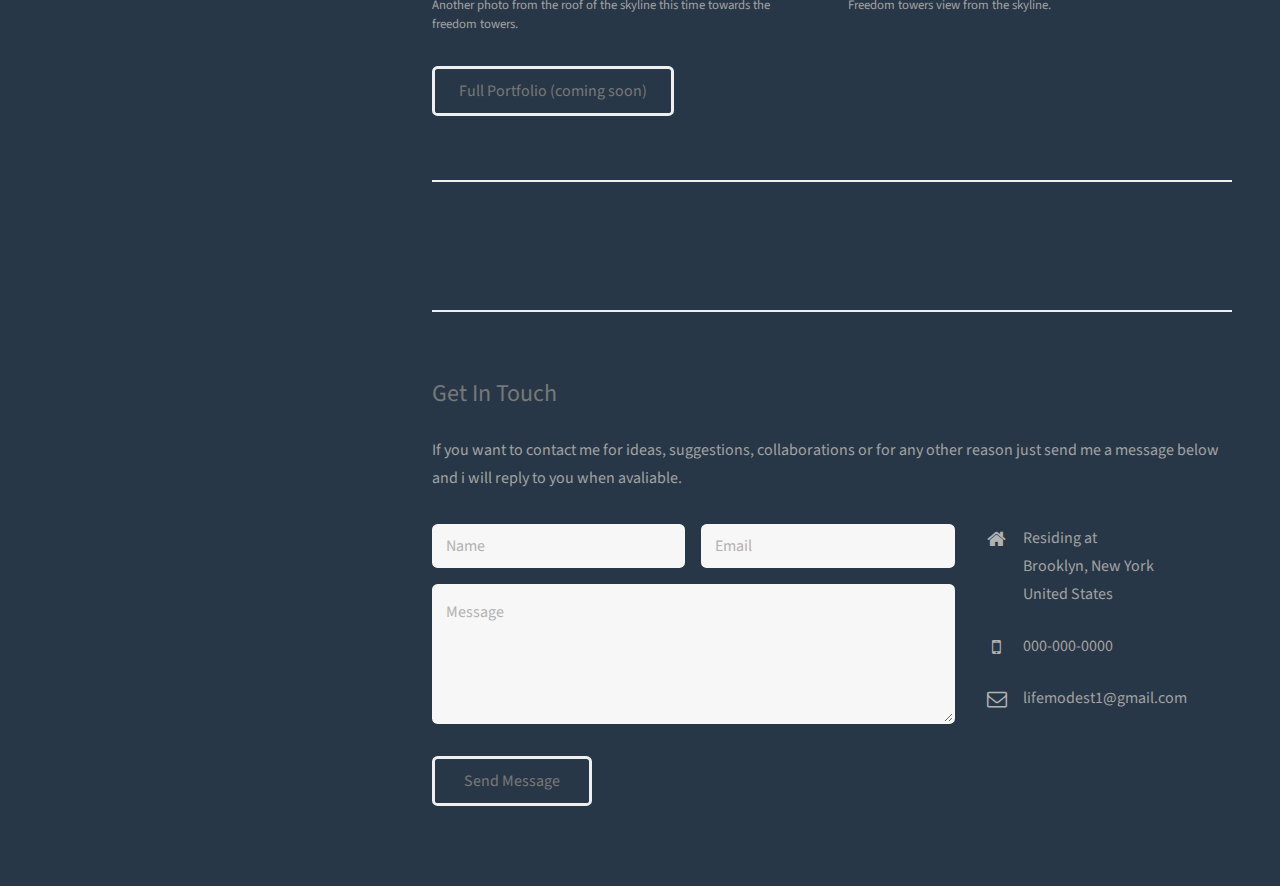
==== commit 23ce5029: "added link to notes and notes is a page for problems and updates" ====
--- a/index.html
+++ b/index.html
@@ -158,7 +158,7 @@
 					 <li><a href="#three" class="icon fa-envelope-o"><span class="label">Email</span></a></li>
 					</ul>
 					<ul class="copyright">
-						<li>&copy; Untitled</li><li><a href="Credit.html">Credits</a></li>
+						<li>&copy; Untitled</li><li><a href="Credit.html">Credits</a><li><a href="Notes.html">Notes</a></li>
 					</ul>
 				</div>
 			</footer>
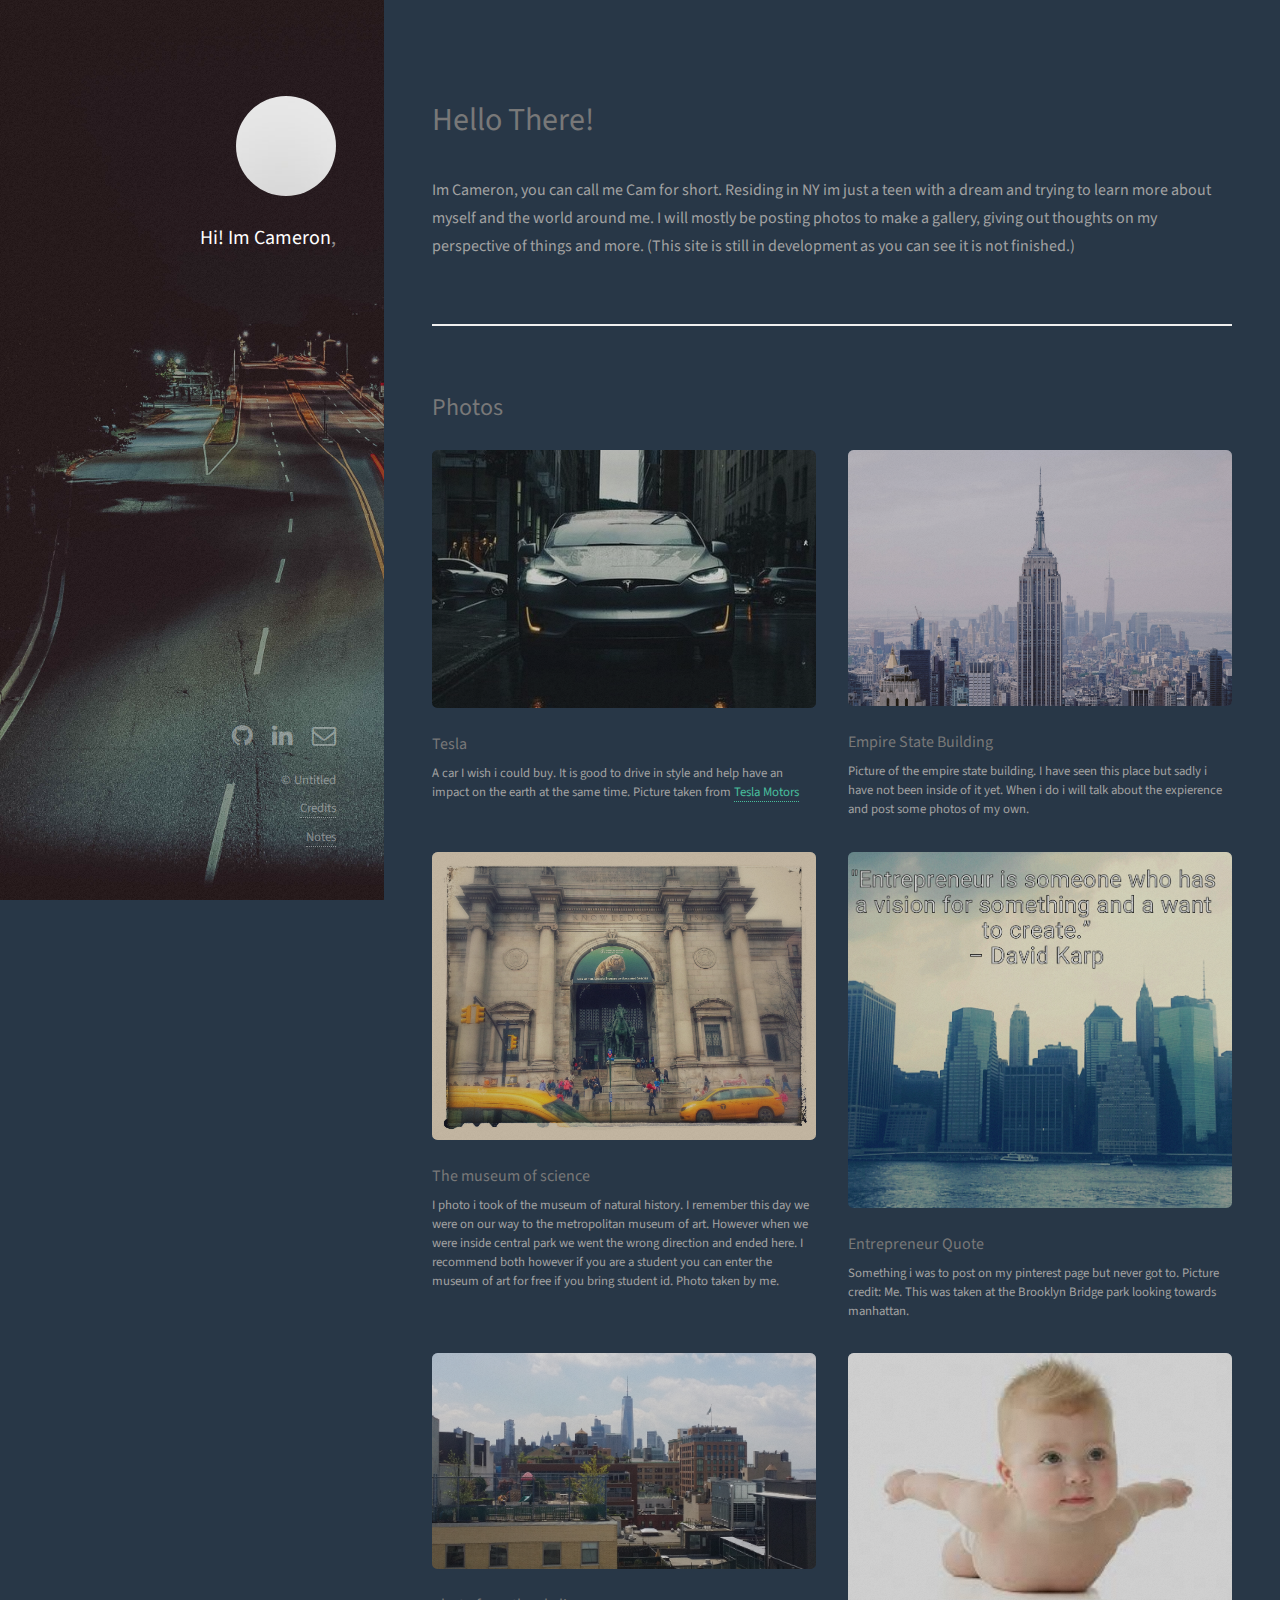
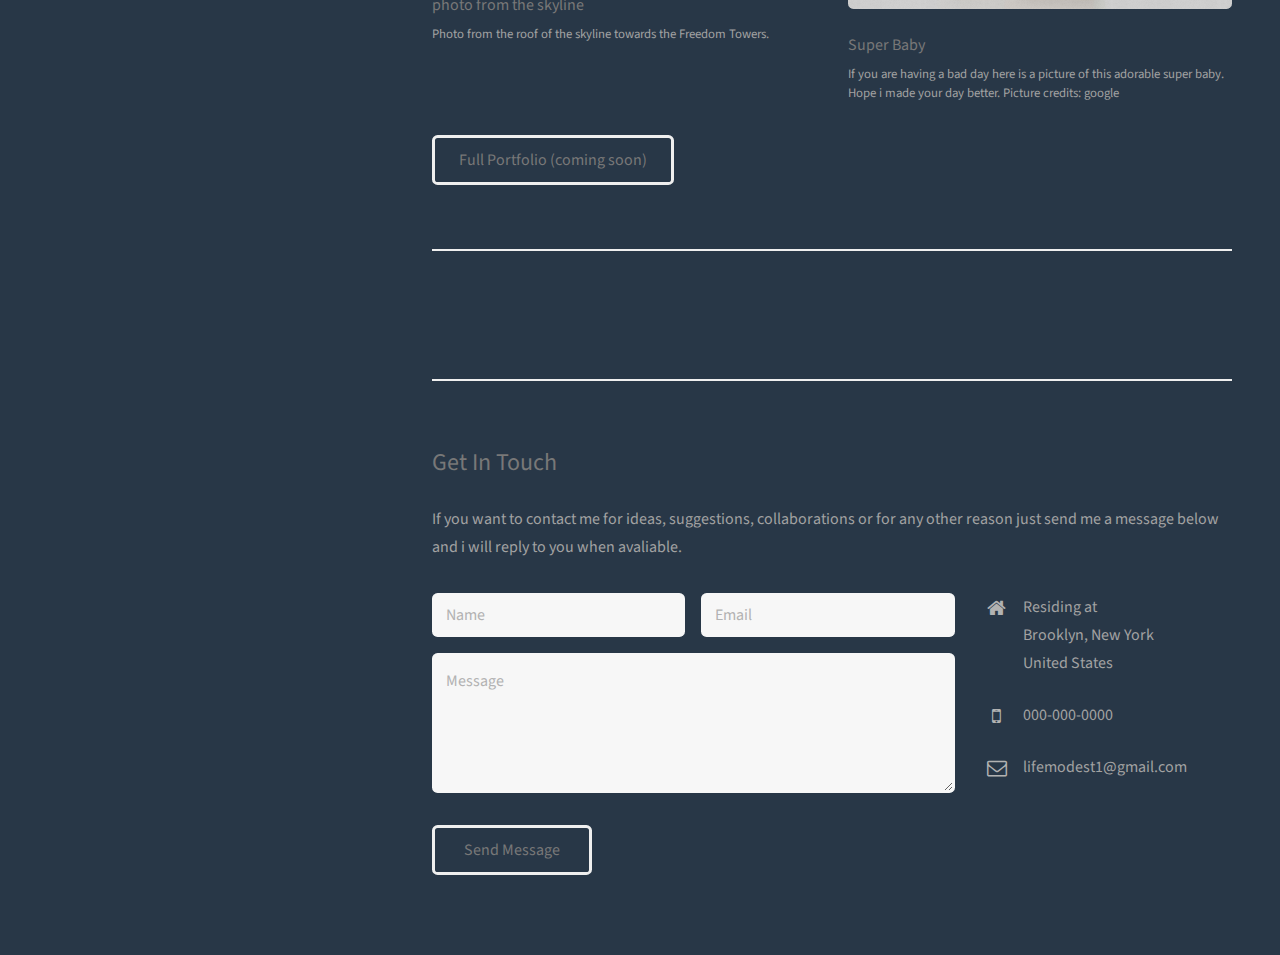
==== commit 243fef59: "added first final draft of photos" ====
--- a/index.html
+++ b/index.html
@@ -61,19 +61,19 @@
 									I recommend both however if you are a student you can enter the museum of art for free if you bring student id. Photo taken by me. </p>
 							</article>
 							<article class="6u$ 12u$(xsmall) work-item">
-								<a href="images/fulls/skyline-view-1.jpg" class="image fit thumb"><img src="images/thumbs/skyline-view-1.jpg" alt="" /></a>
-								<h3>A photo from the roof of the skyline</h3>
-								<p>This is just a random photo i took from the roof of the skyline located at manhattan.</p>
+								<a href="images/fulls/post.jpg" class="image fit thumb"><img src="images/thumbs/post.jpg" alt="" /></a>
+								<h3>Entrepreneur Quote</h3>
+								<p>Something i was to post on my pinterest page but never got to. Picture credit: Me. This was taken at the Brooklyn Bridge park looking towards manhattan.</p>
 							</article>
 							<article class="6u 12u$(xsmall) work-item">
 								<a href="images/fulls/skyline-view-2.jpg" class="image fit thumb"><img src="images/thumbs/skyline-view-2.jpg" alt="" /></a>
-								<h3>Another photo from the skyline</h3>
-								<p>Another photo from the roof of the skyline this time towards the freedom towers.</p>
+								<h3> photo from the skyline</h3>
+								<p>Photo from the roof of the skyline towards the Freedom Towers.</p>
 							</article>
 							<article class="6u$ 12u$(xsmall) work-item">
-								<a href="images/fulls/skyline-view-3.jpg" class="image fit thumb"><img src="images/thumbs/skyline-view-3.jpg" alt="" /></a>
-								<h3>Freedom tower</h3>
-								<p>Freedom towers view from the skyline.</p>
+								<a href="images/fulls/baby.jpg" class="image fit thumb"><img src="images/thumbs/baby.jpg" alt="" /></a>
+								<h3>Super Baby</h3>
+								<p>If you are having a bad day here is a picture of this adorable super baby. Hope i made your day better. Picture credits: google</p>
 							</article>
 						</div>
 						<ul class="actions">
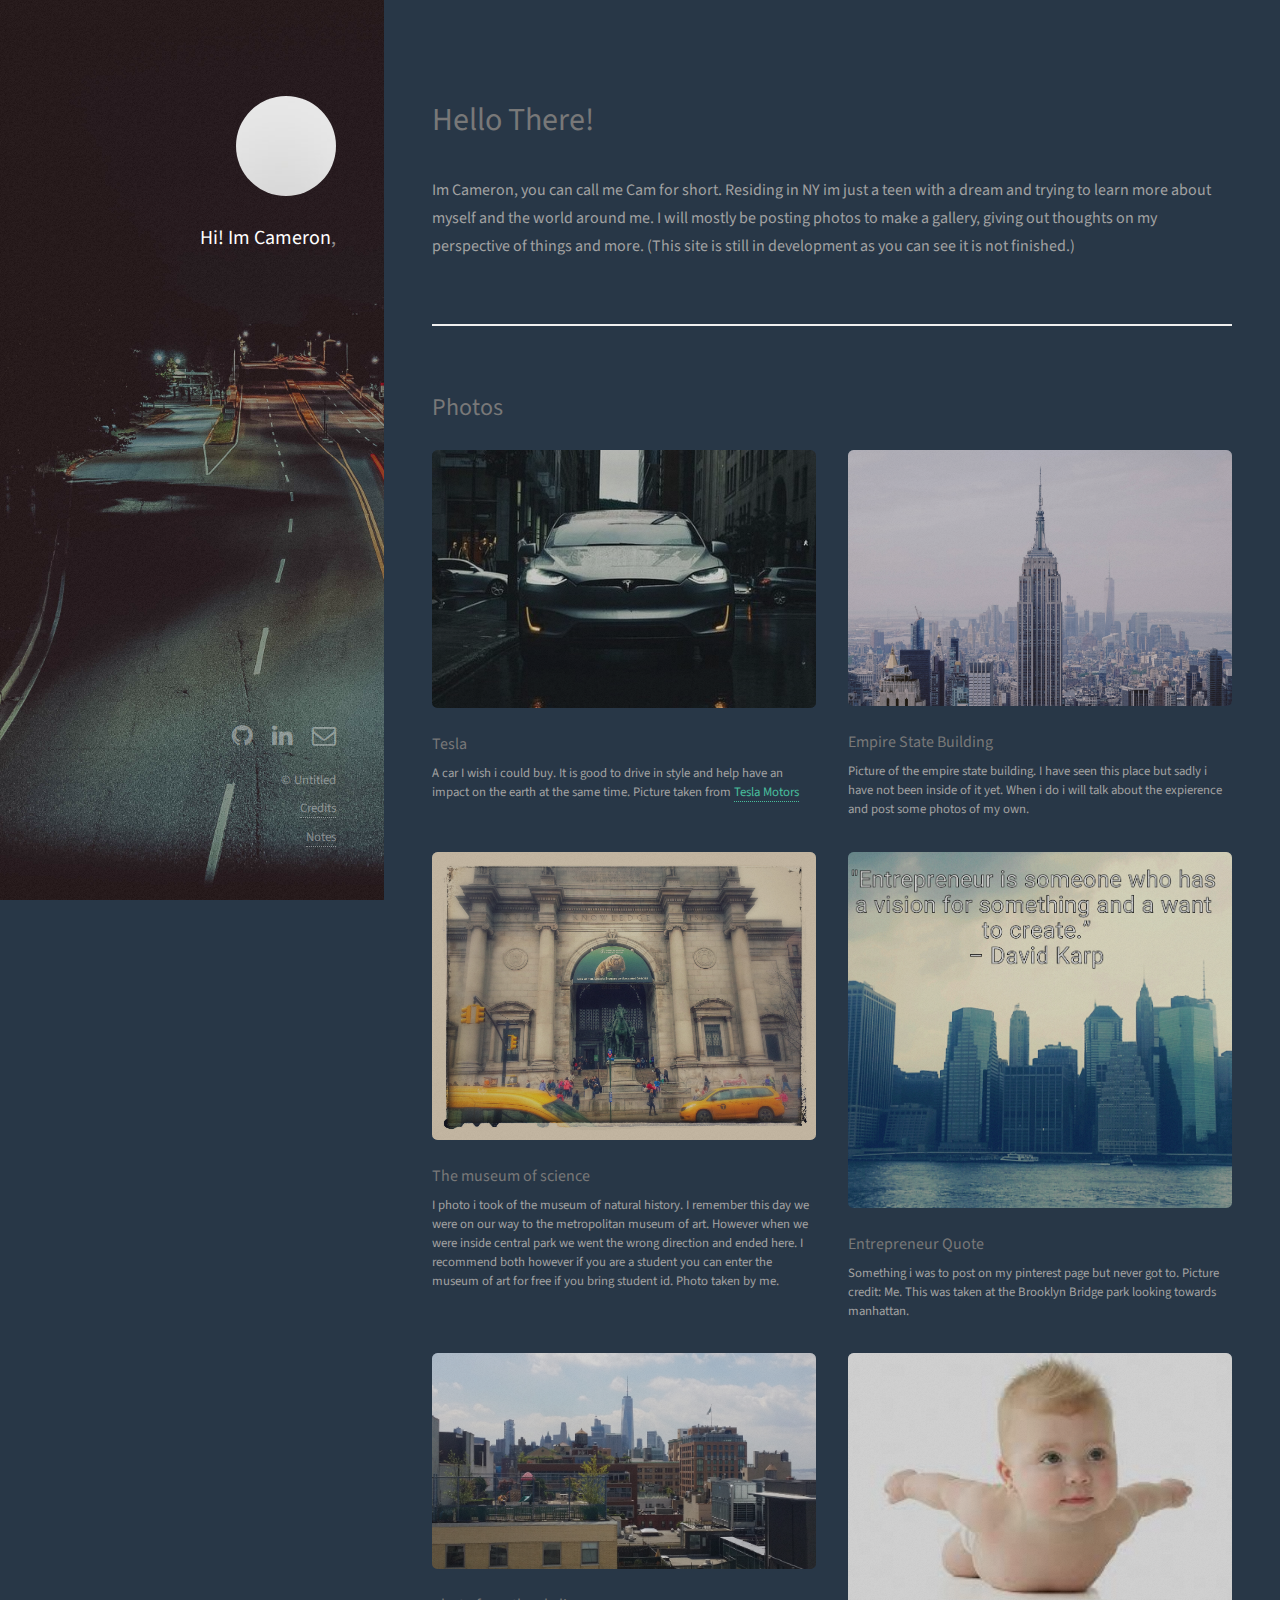
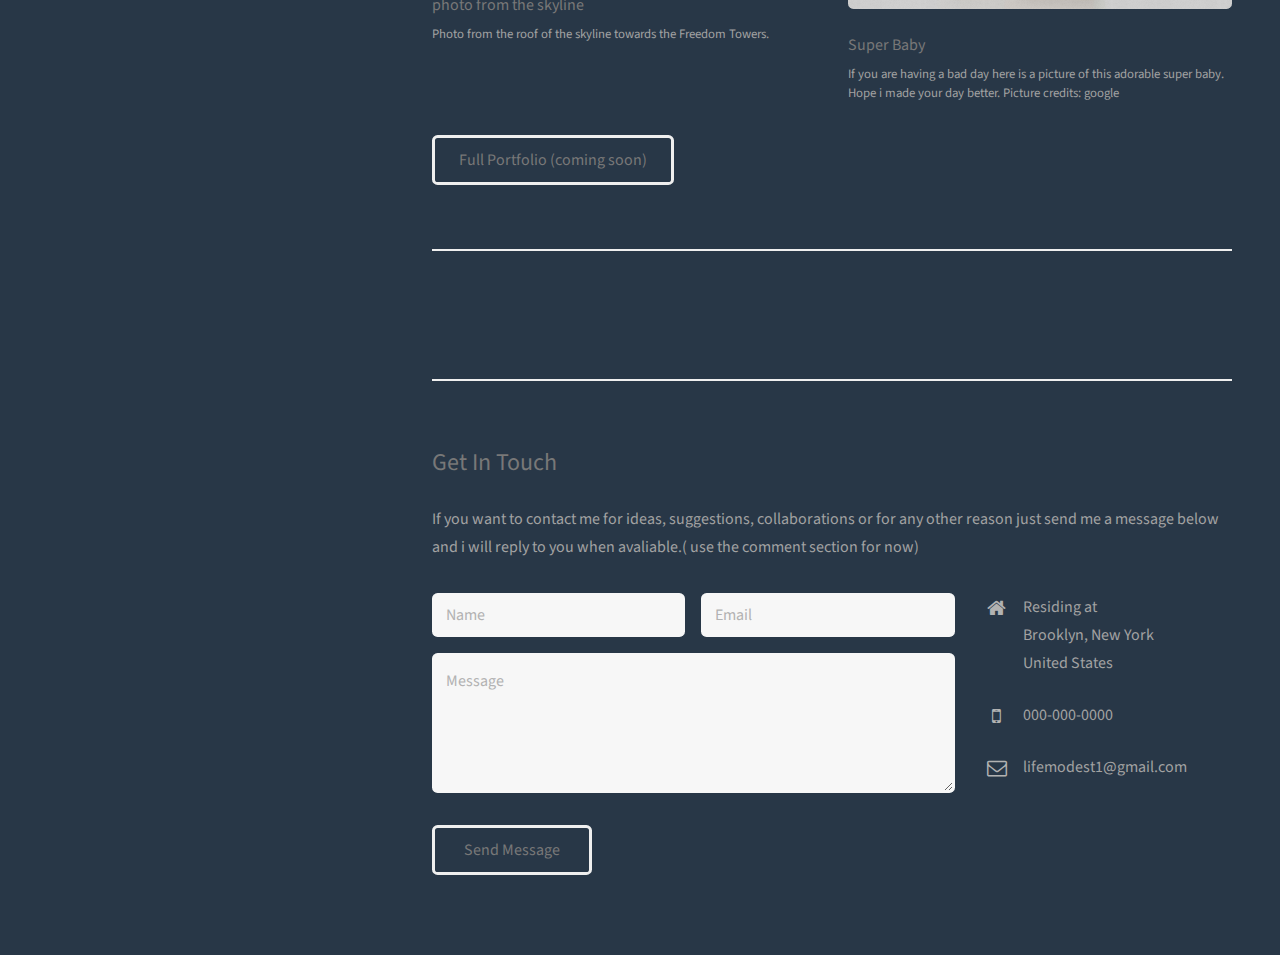
==== commit cb500e6b: "added notice at contact" ====
--- a/index.html
+++ b/index.html
@@ -109,7 +109,7 @@
 				<!-- Three -->
 					<section id="three">
 						<h2>Get In Touch</h2>
-						<p>If you want to contact me for ideas, suggestions, collaborations or for any other reason just send me a message below and i will reply to you when avaliable.</p>
+						<p>If you want to contact me for ideas, suggestions, collaborations or for any other reason just send me a message below and i will reply to you when avaliable.( use the comment section for now)</p>
 						<div class="row">
 							<div class="8u 12u$(small)">
 								<form method="post" action="#">
